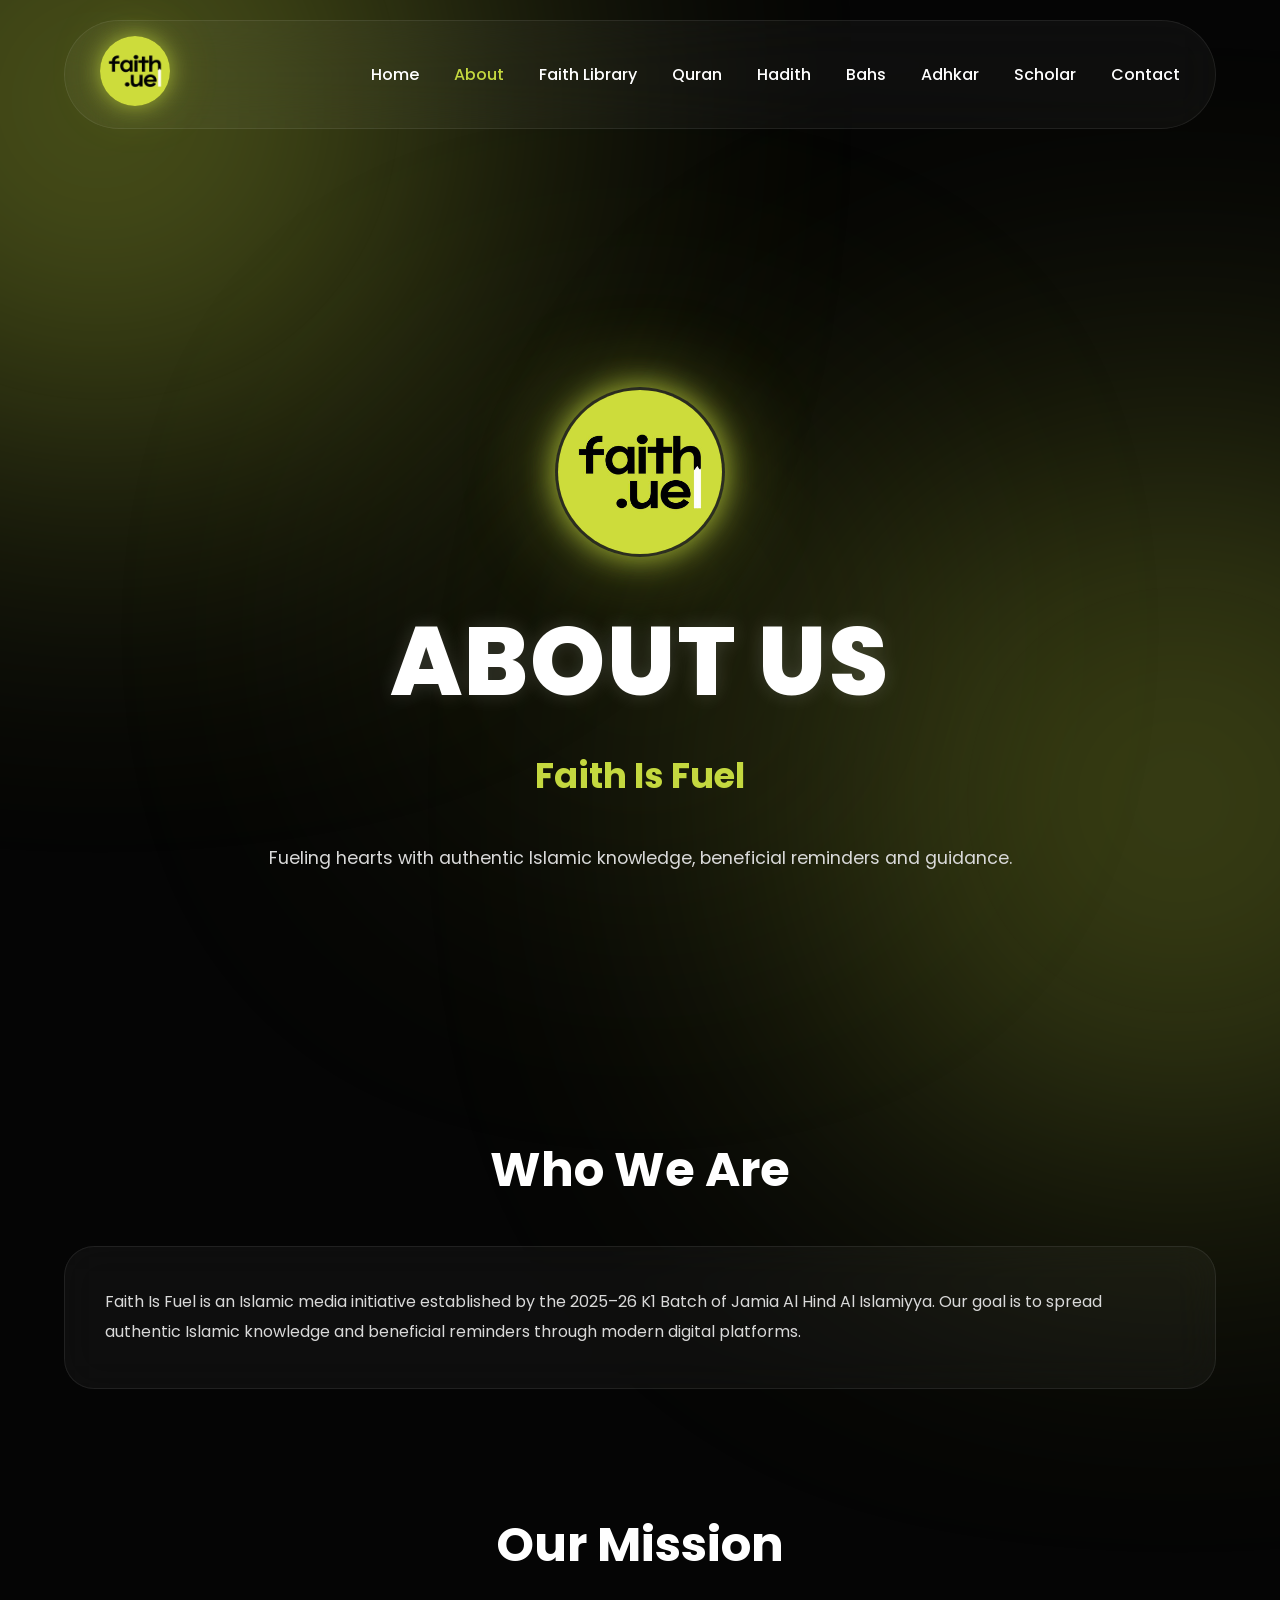
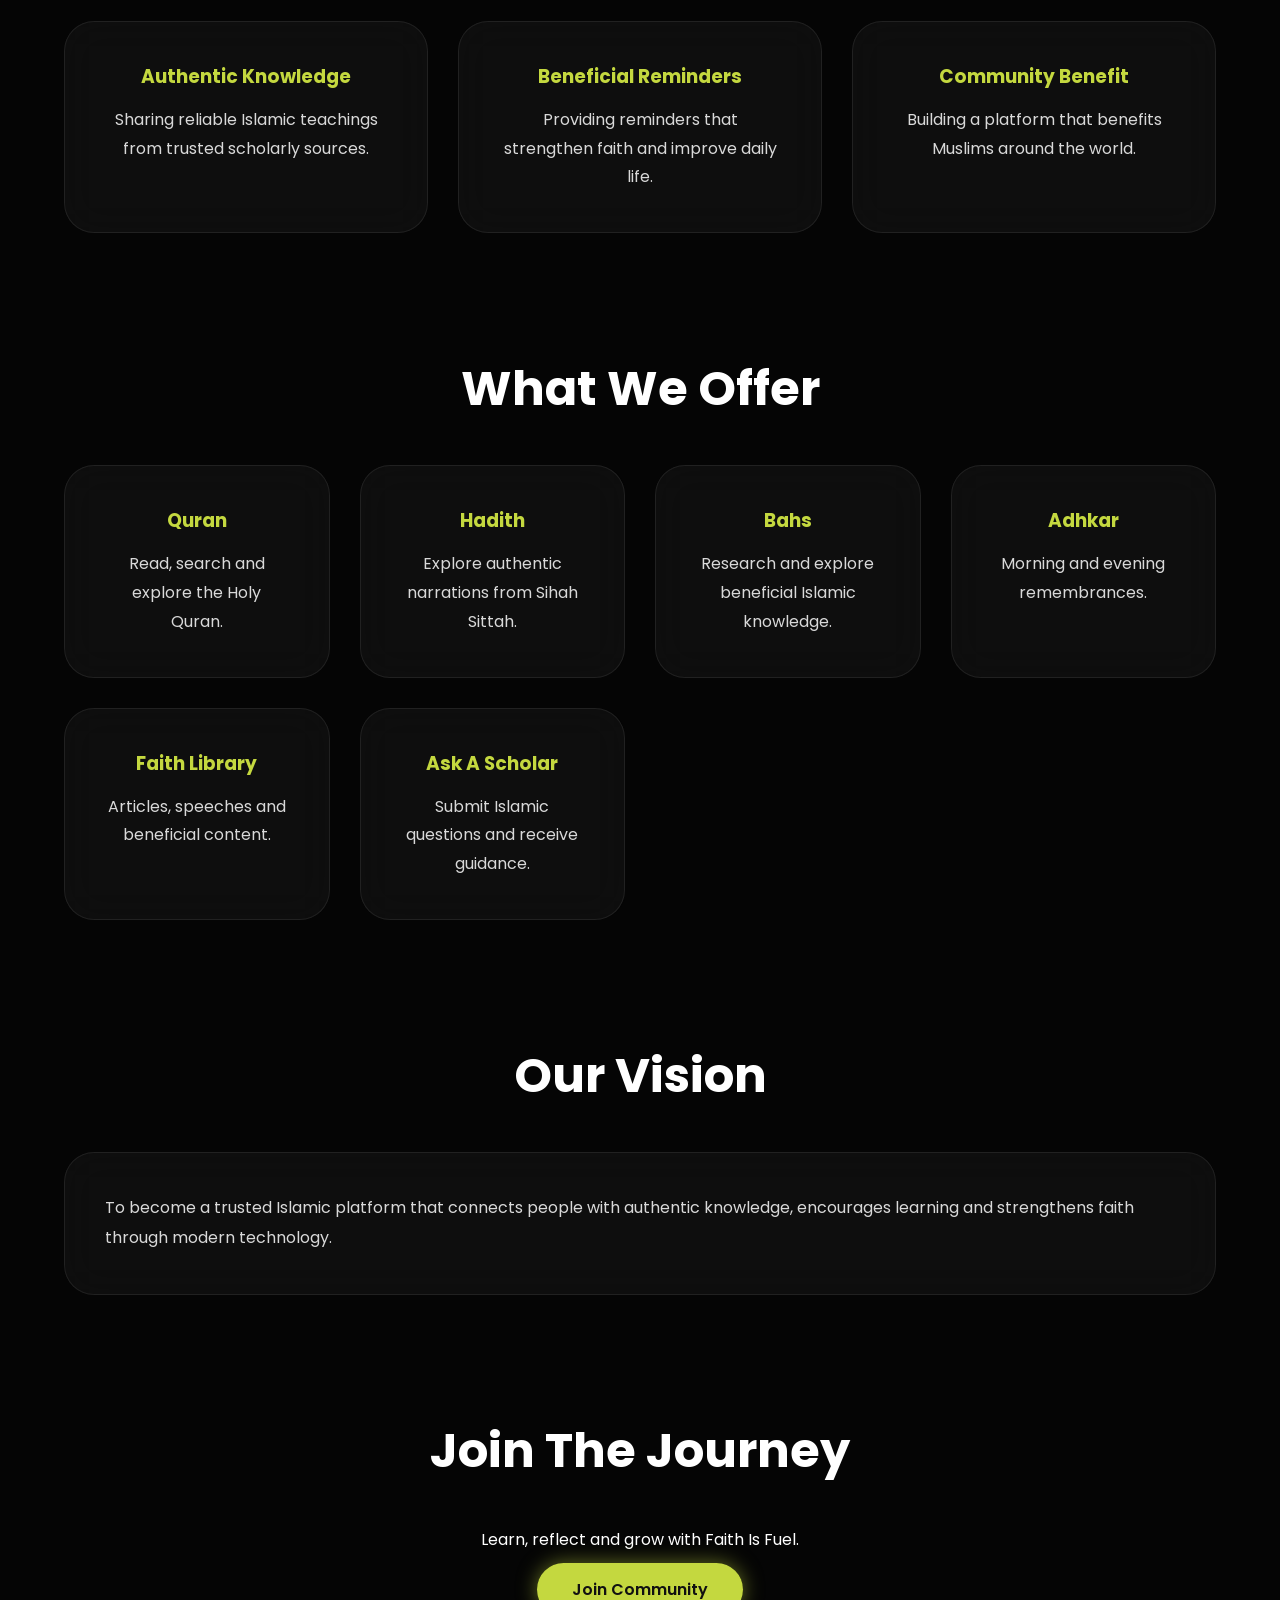
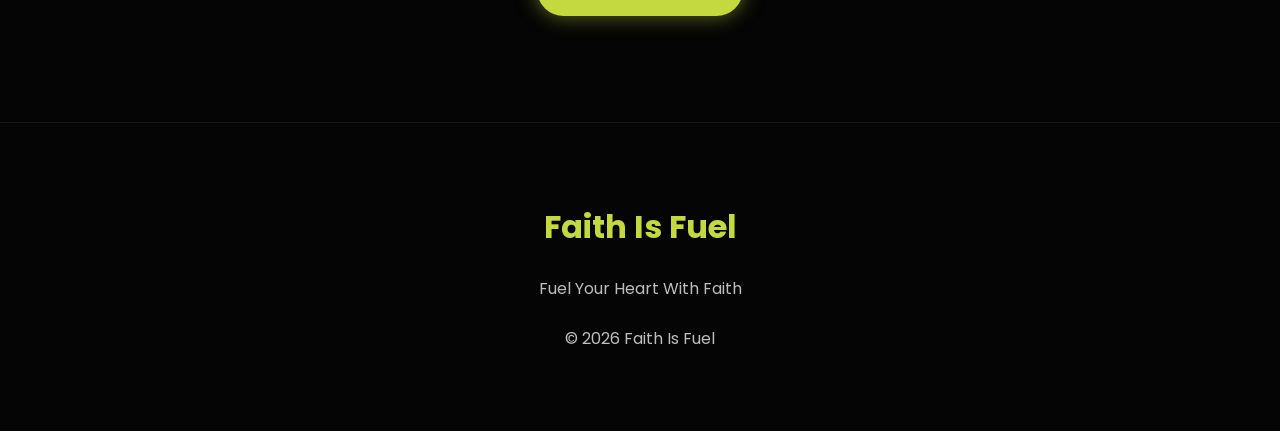
==== about.html @ d6e23795 "Update about.html" ====
<!DOCTYPE html>
<html lang="en">
<head>
<meta charset="UTF-8">
<meta name="viewport" content="width=device-width, initial-scale=1.0">

<title>About | Faith Is Fuel</title>

<link rel="stylesheet" href="css/style.css">

<link href="https://fonts.googleapis.com/css2?family=Poppins:wght@300;400;500;600;700;800&display=swap" rel="stylesheet">

<link rel="stylesheet"
href="https://cdnjs.cloudflare.com/ajax/libs/font-awesome/6.5.1/css/all.min.css">

</head>
<body>

<!-- NAVBAR -->

<nav class="navbar">

<div class="logo-box">
<img src="assets/logo.png" alt="Faith Is Fuel">
</div>

<ul class="nav-links">
<li><a href="index.html">Home</a></li>
<li><a href="about.html" class="active">About</a></li>
<li><a href="library.html">Faith Library</a></li>
<li><a href="quran.html">Quran</a></li>
<li><a href="hadith.html">Hadith</a></li>
<li><a href="bahs.html">Bahs</a></li>
<li><a href="adhkar.html">Adhkar</a></li>
<li><a href="scholar.html">Scholar</a></li>
<li><a href="contact.html">Contact</a></li>
</ul>

</nav>

<!-- HERO -->

<section class="hero">

<div class="hero-content">

  <img src="assets/logo.png" class="hero-logo">
  
<h1>ABOUT US</h1>

<h2>Faith Is Fuel</h2>

<p>
Fueling hearts with authentic Islamic knowledge,
beneficial reminders and guidance.
</p>

</div>

</section>

<!-- WHO WE ARE -->

<section>

<h2>Who We Are</h2>

<div class="glass-card">

<p>
Faith Is Fuel is an Islamic media initiative
established by the 2025–26 K1 Batch of
Jamia Al Hind Al Islamiyya.

Our goal is to spread authentic Islamic
knowledge and beneficial reminders through
modern digital platforms.
</p>

</div>

</section>

<!-- OUR MISSION -->

<section>

<h2>Our Mission</h2>

<div class="cards">

<div class="card">
<h3>Authentic Knowledge</h3>
<p>
Sharing reliable Islamic teachings from
trusted scholarly sources.
</p>
</div>

<div class="card">
<h3>Beneficial Reminders</h3>
<p>
Providing reminders that strengthen faith
and improve daily life.
</p>
</div>

<div class="card">
<h3>Community Benefit</h3>
<p>
Building a platform that benefits Muslims
around the world.
</p>
</div>

</div>

</section>

<!-- WHAT WE OFFER -->

<section>

<h2>What We Offer</h2>

<div class="cards">

<div class="card">
<h3>Quran</h3>
<p>Read, search and explore the Holy Quran.</p>
</div>

<div class="card">
<h3>Hadith</h3>
<p>Explore authentic narrations from Sihah Sittah.</p>
</div>

<div class="card">
<h3>Bahs</h3>
<p>Research and explore beneficial Islamic knowledge.</p>
</div>

<div class="card">
<h3>Adhkar</h3>
<p>Morning and evening remembrances.</p>
</div>

<div class="card">
<h3>Faith Library</h3>
<p>Articles, speeches and beneficial content.</p>
</div>

<div class="card">
<h3>Ask A Scholar</h3>
<p>Submit Islamic questions and receive guidance.</p>
</div>

</div>

</section>

<!-- VISION -->

<section>

<h2>Our Vision</h2>

<div class="glass-card">

<p>
To become a trusted Islamic platform that
connects people with authentic knowledge,
encourages learning and strengthens faith
through modern technology.
</p>

</div>

</section>

<!-- COMMUNITY -->

<section class="community">

<h2>Join The Journey</h2>

<p>
Learn, reflect and grow with Faith Is Fuel.
</p>

<br>

<a href="#" class="btn primary-btn">
Join Community
</a>

</section>

<!-- FOOTER -->

<footer>

<h3>Faith Is Fuel</h3>

<br>

<p>Fuel Your Heart With Faith</p>

<br>

<p>© 2026 Faith Is Fuel</p>

</footer>
  
<script src="js/main.js"></script>

</body>
</html>
---- css/style.css ----
*{
    margin:0;
    padding:0;
    box-sizing:border-box;
    font-family:'Poppins',sans-serif;
}

html{
    scroll-behavior:smooth;
}

body{
    background:#050505;
    color:#fff;
    overflow-x:hidden;
    min-height:100vh;
    position:relative;
}

/* ==========================
   PREMIUM BACKGROUND
========================== */

body::before{
    content:"";
    position:fixed;

    width:700px;
    height:700px;

    top:-250px;
    left:-250px;

    background:#c4d83f;

    border-radius:50%;
    filter:blur(180px);

    opacity:.45;

    z-index:-3;

    animation:moveGlow1 12s ease-in-out infinite;
}

body::after{
    content:"";
    position:fixed;

    width:700px;
    height:700px;

    bottom:-250px;
    right:-250px;

    background:#c4d83f;

    border-radius:50%;
    filter:blur(180px);

    opacity:.35;

    z-index:-3;

    animation:moveGlow2 14s ease-in-out infinite;
}

@keyframes moveGlow1{

    0%,100%{
        transform:translate(0,0);
    }

    50%{
        transform:translate(60px,40px);
    }
}

@keyframes moveGlow2{

    0%,100%{
        transform:translate(0,0);
    }

    50%{
        transform:translate(-60px,-40px);
    }
}

/* ==========================
   NAVBAR
========================== */

.navbar{

    width:90%;

    margin:20px auto;

    padding:15px 35px;

    display:flex;
    justify-content:space-between;
    align-items:center;

    background:rgba(255,255,255,.04);

    backdrop-filter:blur(25px);

    border:1px solid rgba(255,255,255,.08);

    border-radius:999px;

    position:relative;
    z-index:100;
}

.logo-box img{

    width:70px;
    height:70px;

    border-radius:50%;
    object-fit:cover;

    box-shadow:
    0 0 20px rgba(196,216,63,.6),
    0 0 50px rgba(196,216,63,.3);

    transition:.4s;
}

.logo-box img:hover{

    transform:scale(1.08);

    box-shadow:
    0 0 35px rgba(196,216,63,.8);
}

.nav-links{

    display:flex;
    list-style:none;
    gap:35px;
}

.nav-links a{

    text-decoration:none;
    color:white;

    font-weight:500;

    transition:.3s;
}

.nav-links a:hover{

    color:#c4d83f;
}

/* ==========================
   HERO
========================== */

.hero{

    min-height:85vh;

    display:flex;
    justify-content:center;
    align-items:center;

    text-align:center;

    position:relative;
}

.hero::before{

    content:"";

    position:absolute;

    width:450px;
    height:450px;

    background:#c4d83f;

    border-radius:50%;

    filter:blur(160px);

    opacity:.12;

    z-index:-1;

    animation:pulseGlow 8s infinite;
}

@keyframes pulseGlow{

    0%,100%{
        transform:scale(1);
    }

    50%{
        transform:scale(1.15);
    }
}

.hero-content{

    max-width:850px;
}

.hero-logo{

    width:170px;
    height:170px;

    border-radius:50%;
    object-fit:cover;

    border:3px solid rgba(255,255,255,.1);

    box-shadow:
    0 0 30px rgba(196,216,63,.8),
    0 0 90px rgba(196,216,63,.4);

    animation:logoFloat 4s ease-in-out infinite;

    margin-bottom:25px;
}

@keyframes logoFloat{

    0%,100%{
        transform:translateY(0);
    }

    50%{
        transform:translateY(-12px);
    }
}

.hero h1{

    font-size:6rem;

    font-weight:800;

    letter-spacing:2px;

    text-shadow:
    0 0 20px rgba(255,255,255,.15);
}

.hero h2{

    margin-top:15px;

    color:#c4d83f;

    font-size:2.2rem;

    font-weight:700;
}

.hero p{

    margin-top:25px;

    font-size:1.1rem;

    line-height:1.9;

    color:#d9d9d9;
}

/* ==========================
   BUTTONS
========================== */

.hero-buttons{

    margin-top:40px;

    display:flex;
    justify-content:center;
    gap:20px;
}

.btn{

    padding:15px 35px;

    border-radius:999px;

    text-decoration:none;

    font-weight:600;

    transition:.35s;
}

.primary-btn{

    background:#c4d83f;

    color:#111;

    box-shadow:
    0 0 20px rgba(196,216,63,.5);
}

.primary-btn:hover{

    transform:translateY(-5px);

    box-shadow:
    0 0 40px rgba(196,216,63,.9);
}

.secondary-btn{

    border:1px solid rgba(255,255,255,.5);

    color:white;

    backdrop-filter:blur(10px);
}

.secondary-btn:hover{

    transform:translateY(-5px);

    border-color:#c4d83f;

    color:#c4d83f;
}

/* ==========================
   MOBILE
========================== */

@media(max-width:900px){

    .navbar{

        flex-direction:column;

        gap:20px;

        border-radius:35px;
    }

    .nav-links{

        flex-wrap:wrap;
        justify-content:center;
    }

    .hero h1{

        font-size:3rem;
    }

    .hero h2{

        font-size:1.5rem;
    }

    .hero-logo{

        width:130px;
        height:130px;
    }

    .hero-buttons{

        flex-direction:column;
        align-items:center;
    }
}
/* ==========================
   HOME PAGE SECTIONS
========================== */

section{
    width:90%;
    max-width:1300px;
    margin:120px auto;
}

section h2{
    text-align:center;
    font-size:3rem;
    margin-bottom:40px;
}

.glass-card,
.card,
.scholar-box{

    background:rgba(255,255,255,.04);

    backdrop-filter:blur(20px);

    border:1px solid rgba(255,255,255,.08);

    border-radius:30px;

    padding:40px;

    transition:.4s;
}

.glass-card:hover,
.card:hover,
.scholar-box:hover{

    transform:translateY(-10px);

    border-color:#c4d83f;

    box-shadow:
    0 0 30px rgba(196,216,63,.15),
    0 0 60px rgba(196,216,63,.08);
}

.cards{

    display:grid;

    grid-template-columns:
    repeat(auto-fit,minmax(250px,1fr));

    gap:30px;
}

.card{
    text-align:center;
}

.card h3{
    color:#c4d83f;
    margin-bottom:15px;
}

.card p{
    color:#d9d9d9;
    line-height:1.8;
}

.glass-card p{
    line-height:1.9;
    color:#d9d9d9;
}

.community,
footer{
    text-align:center;
}

footer{

    margin-top:100px;

    padding:80px 20px;

    border-top:
    1px solid rgba(255,255,255,.08);
}

footer h3{
    color:#c4d83f;
    font-size:2rem;
}

footer p{
    color:#bdbdbd;
}

/* ==========================
   SECTION ANIMATION
========================== */

.about-preview,
.library-preview,
.quran-preview,
.adhkar-preview,
.hadith-preview,
.bahs-preview,
.scholar-section,
.community{
    animation:fadeUp 1s ease;
}

@keyframes fadeUp{

    from{
        opacity:0;
        transform:translateY(40px);
    }

    to{
        opacity:1;
        transform:translateY(0);
    }
}

/* ==========================
   MOBILE SECTION FIXES
========================== */

@media(max-width:900px){

    section h2{
        font-size:2rem;
    }

    .glass-card,
    .card,
    .scholar-box{
        padding:25px;
    }

    footer h3{
        font-size:1.5rem;
    }
}
/* ==========================
   CENTER ALIGN FIX
========================== */

.about-preview .glass-card{
    text-align:center;
}

.quran-preview .glass-card{
    text-align:center;
}

.scholar-box{
    text-align:center;
}

.scholar-box .btn{
    display:inline-block;
    margin-top:20px;
}
/* ==========================
   ICON STYLING
========================== */

.card-icon,
.quran-icon,
.scholar-icon,
.community-icon{

    font-size:60px;

    color:#c4d83f;

    margin-bottom:25px;

    display:block;

    text-align:center;

    text-shadow:
    0 0 20px rgba(196,216,63,.8),
    0 0 40px rgba(196,216,63,.4);

    transition:.4s;
}

.card:hover .card-icon,
.scholar-box:hover .scholar-icon,
.community:hover .community-icon,
.quran-card:hover .quran-icon{

    transform:scale(1.15) rotate(5deg);

    text-shadow:
    0 0 30px rgba(196,216,63,1),
    0 0 60px rgba(196,216,63,.7);
}

/* ==========================
   QURAN CARD
========================== */

.quran-card{

    display:flex;

    align-items:center;

    justify-content:center;

    gap:35px;

    text-align:center;
}

/* ==========================
   CENTER ALIGN FIX
========================== */

.about-preview,
.quran-preview,
.scholar-section,
.community{

    text-align:center;
}

.about-preview .glass-card,
.quran-preview .glass-card,
.scholar-box{

    max-width:900px;

    margin:auto;
}

/* ==========================
   MOBILE
========================== */

@media(max-width:900px){

    .quran-card{

        flex-direction:column;

        text-align:center;
    }

    .card-icon,
    .quran-icon,
    .scholar-icon,
    .community-icon{

        font-size:45px;
    }
}
.hadith-preview .glass-card,
.bahs-preview .glass-card{

    max-width:900px;
    margin:auto;

    text-align:center;

    background:rgba(255,255,255,.04);

    backdrop-filter:blur(20px);

    border:1px solid rgba(255,255,255,.08);

    transition:.4s;
}

.hadith-preview .glass-card:hover,
.bahs-preview .glass-card:hover{

    transform:translateY(-10px);

    border-color:#c4d83f;

    box-shadow:
    0 0 30px rgba(196,216,63,.15),
    0 0 60px rgba(196,216,63,.08);
}

.nav-links a.active{
    color:#c4d83f;
}
/* PAGE TRANSITION */
.page-loader{
...
}
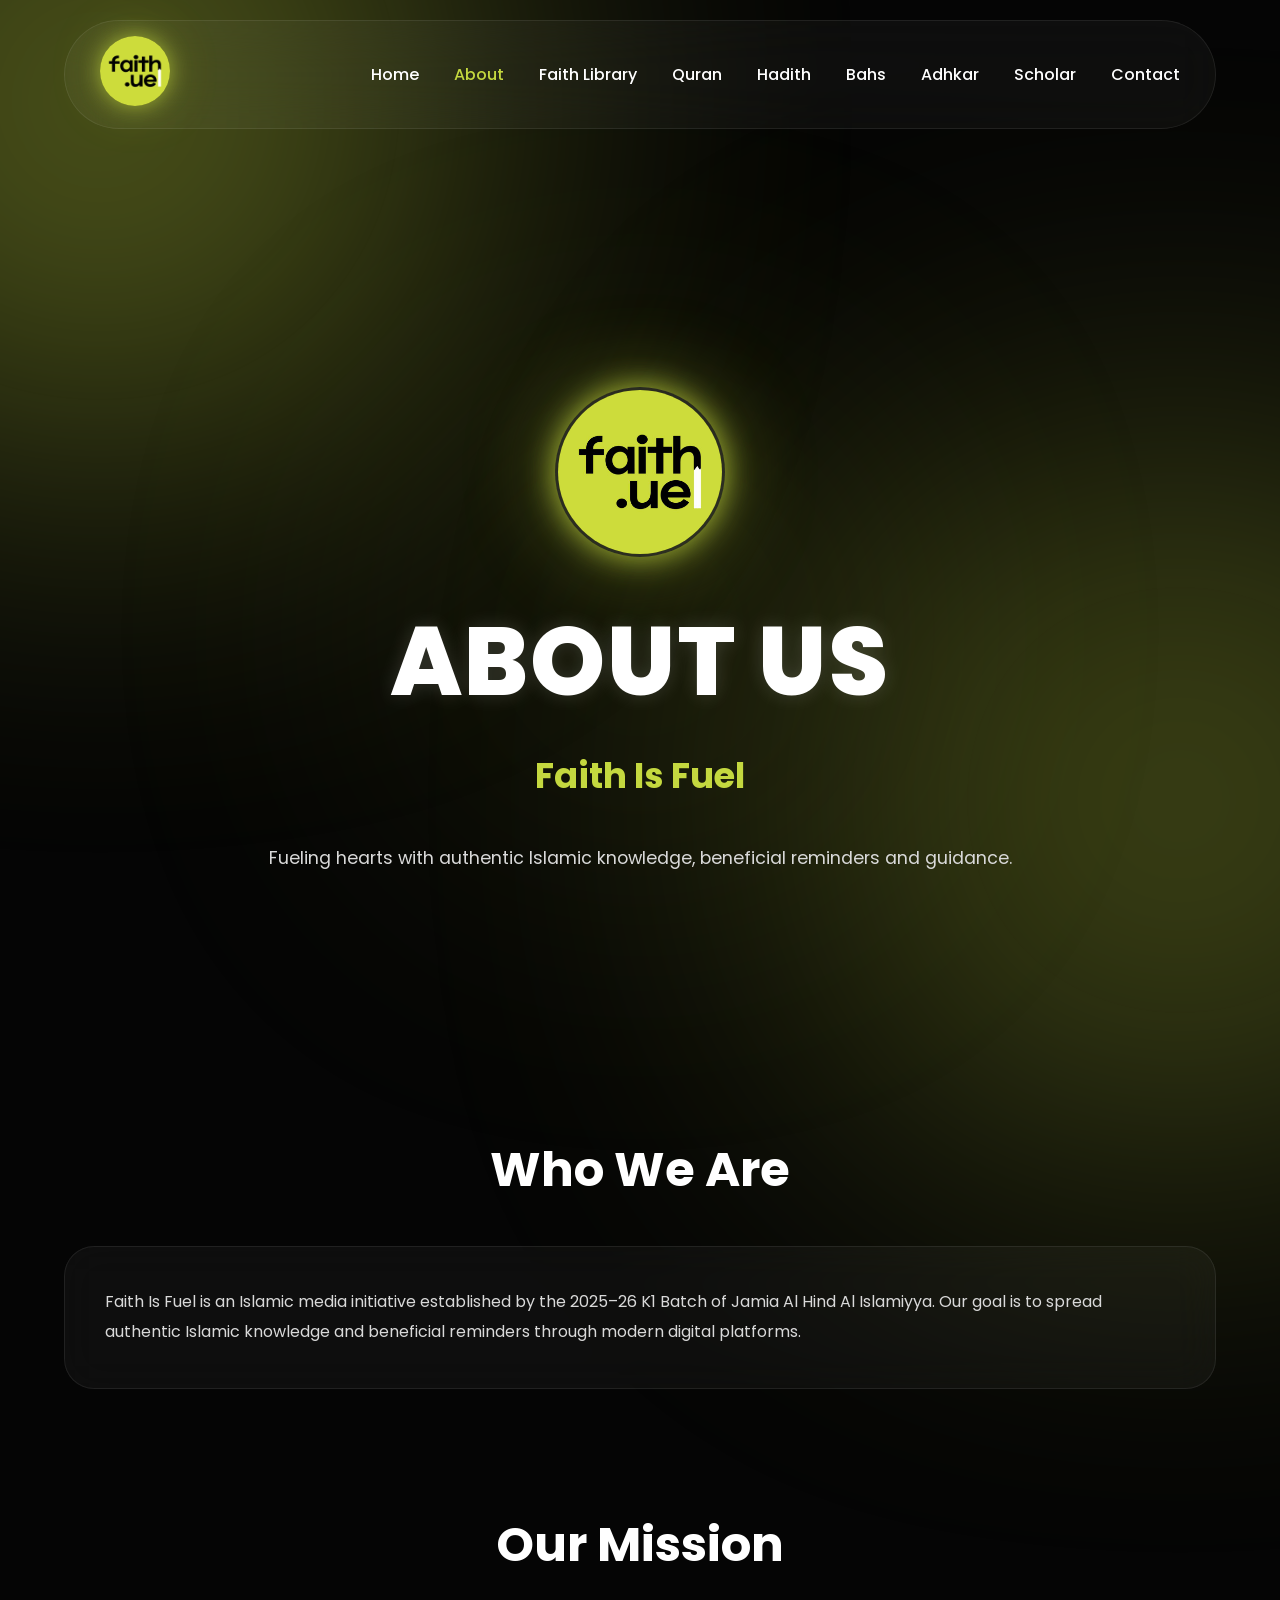
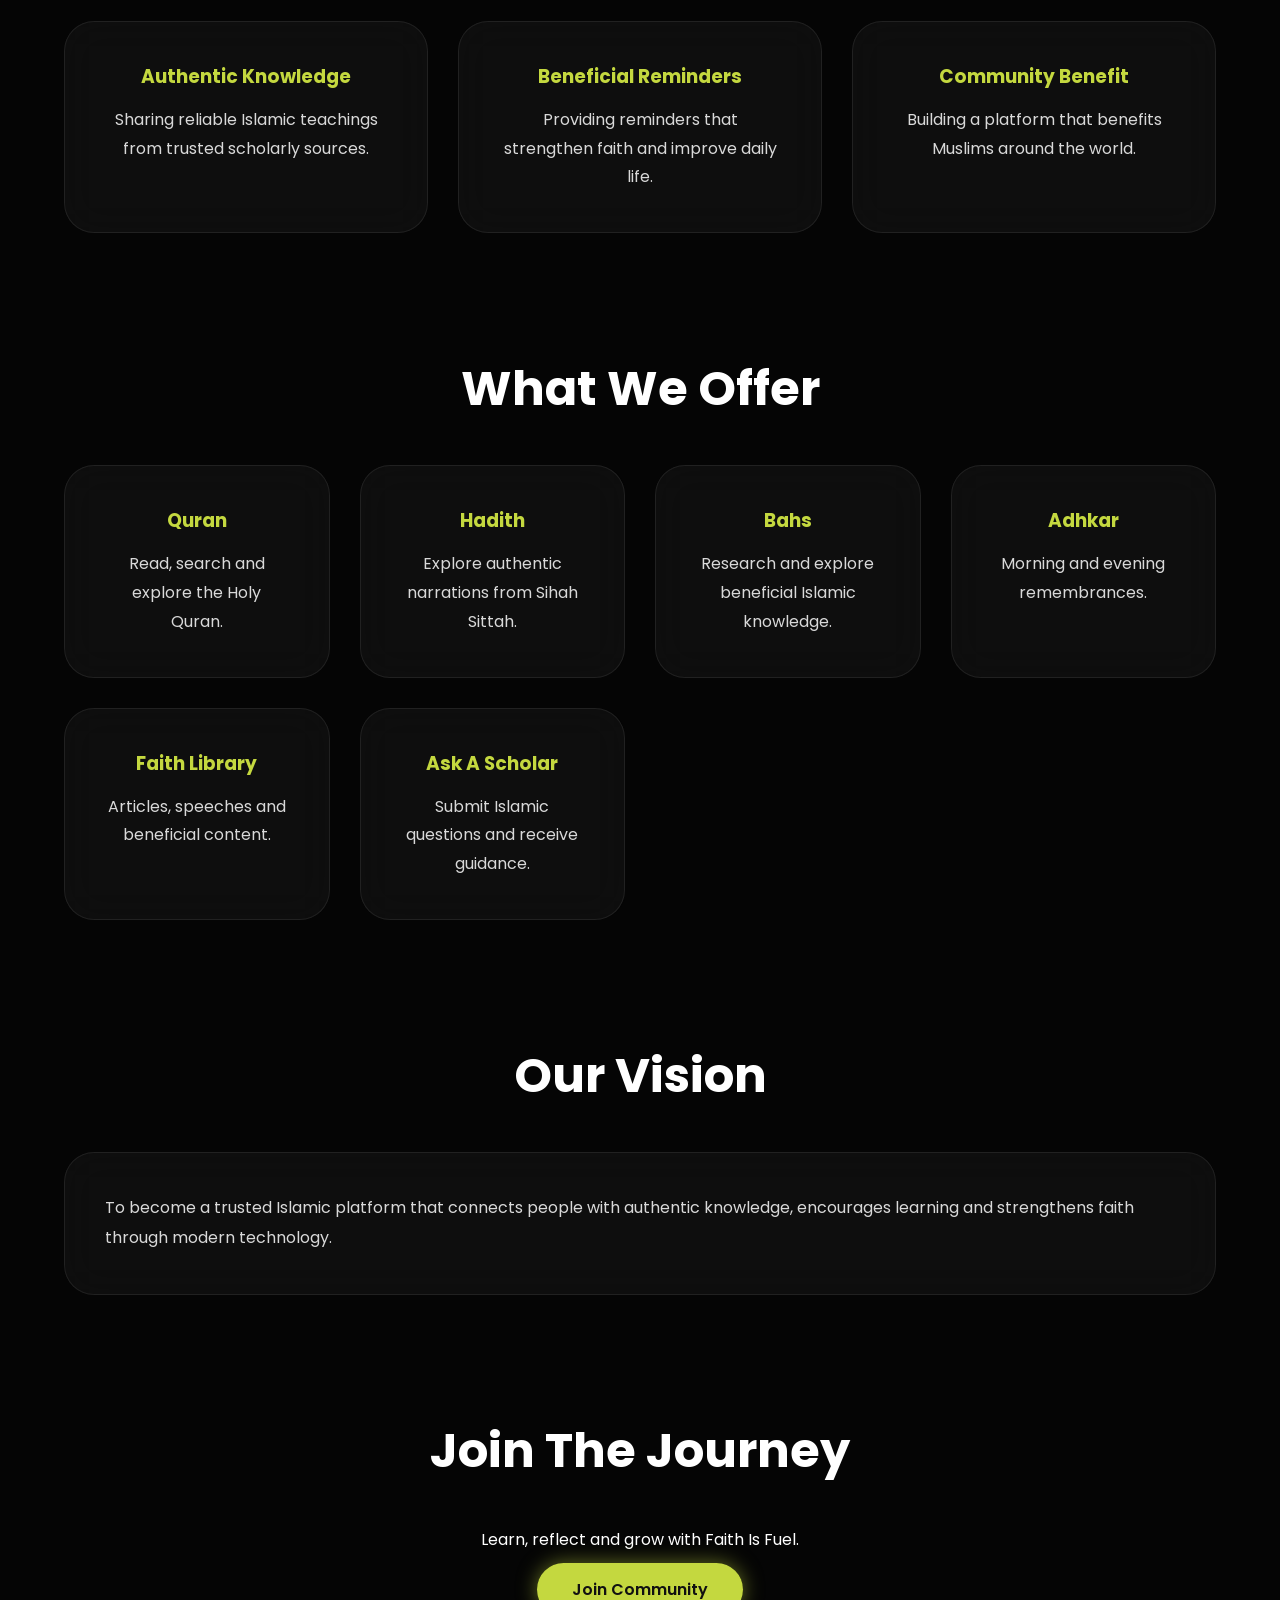
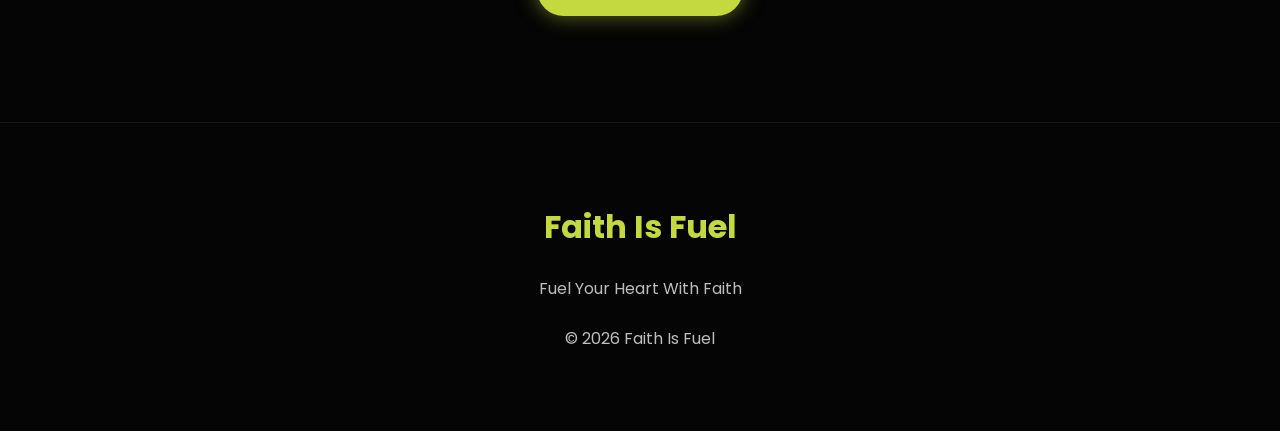
==== commit 0c720a68: "Update about.html" ====
--- a/about.html
+++ b/about.html
@@ -15,7 +15,9 @@
 
 </head>
 <body>
-
+<div class="page-loader">
+    <img src="assets/logo.png" alt="Logo">
+</div>
 <!-- NAVBAR -->
 
 <nav class="navbar">
--- a/css/style.css
+++ b/css/style.css
@@ -680,7 +680,56 @@
 .nav-links a.active{
     color:#c4d83f;
 }
-/* PAGE TRANSITION */
+/* ==========================
+   PAGE TRANSITION
+========================== */
+
 .page-loader{
-...
-}
+
+    position:fixed;
+    inset:0;
+
+    background:#050505;
+
+    display:flex;
+    justify-content:center;
+    align-items:center;
+
+    z-index:9999;
+
+    opacity:0;
+    pointer-events:none;
+
+    transition:.5s;
+}
+
+.page-loader img{
+
+    width:140px;
+    height:140px;
+
+    border-radius:50%;
+
+    box-shadow:
+    0 0 30px rgba(196,216,63,.8),
+    0 0 80px rgba(196,216,63,.4);
+
+    animation:loaderPulse 1s infinite;
+}
+
+.page-loader.show{
+
+    opacity:1;
+    pointer-events:auto;
+}
+
+@keyframes loaderPulse{
+
+    0%,100%{
+        transform:scale(1);
+    }
+
+    50%{
+        transform:scale(1.1);
+    }
+}
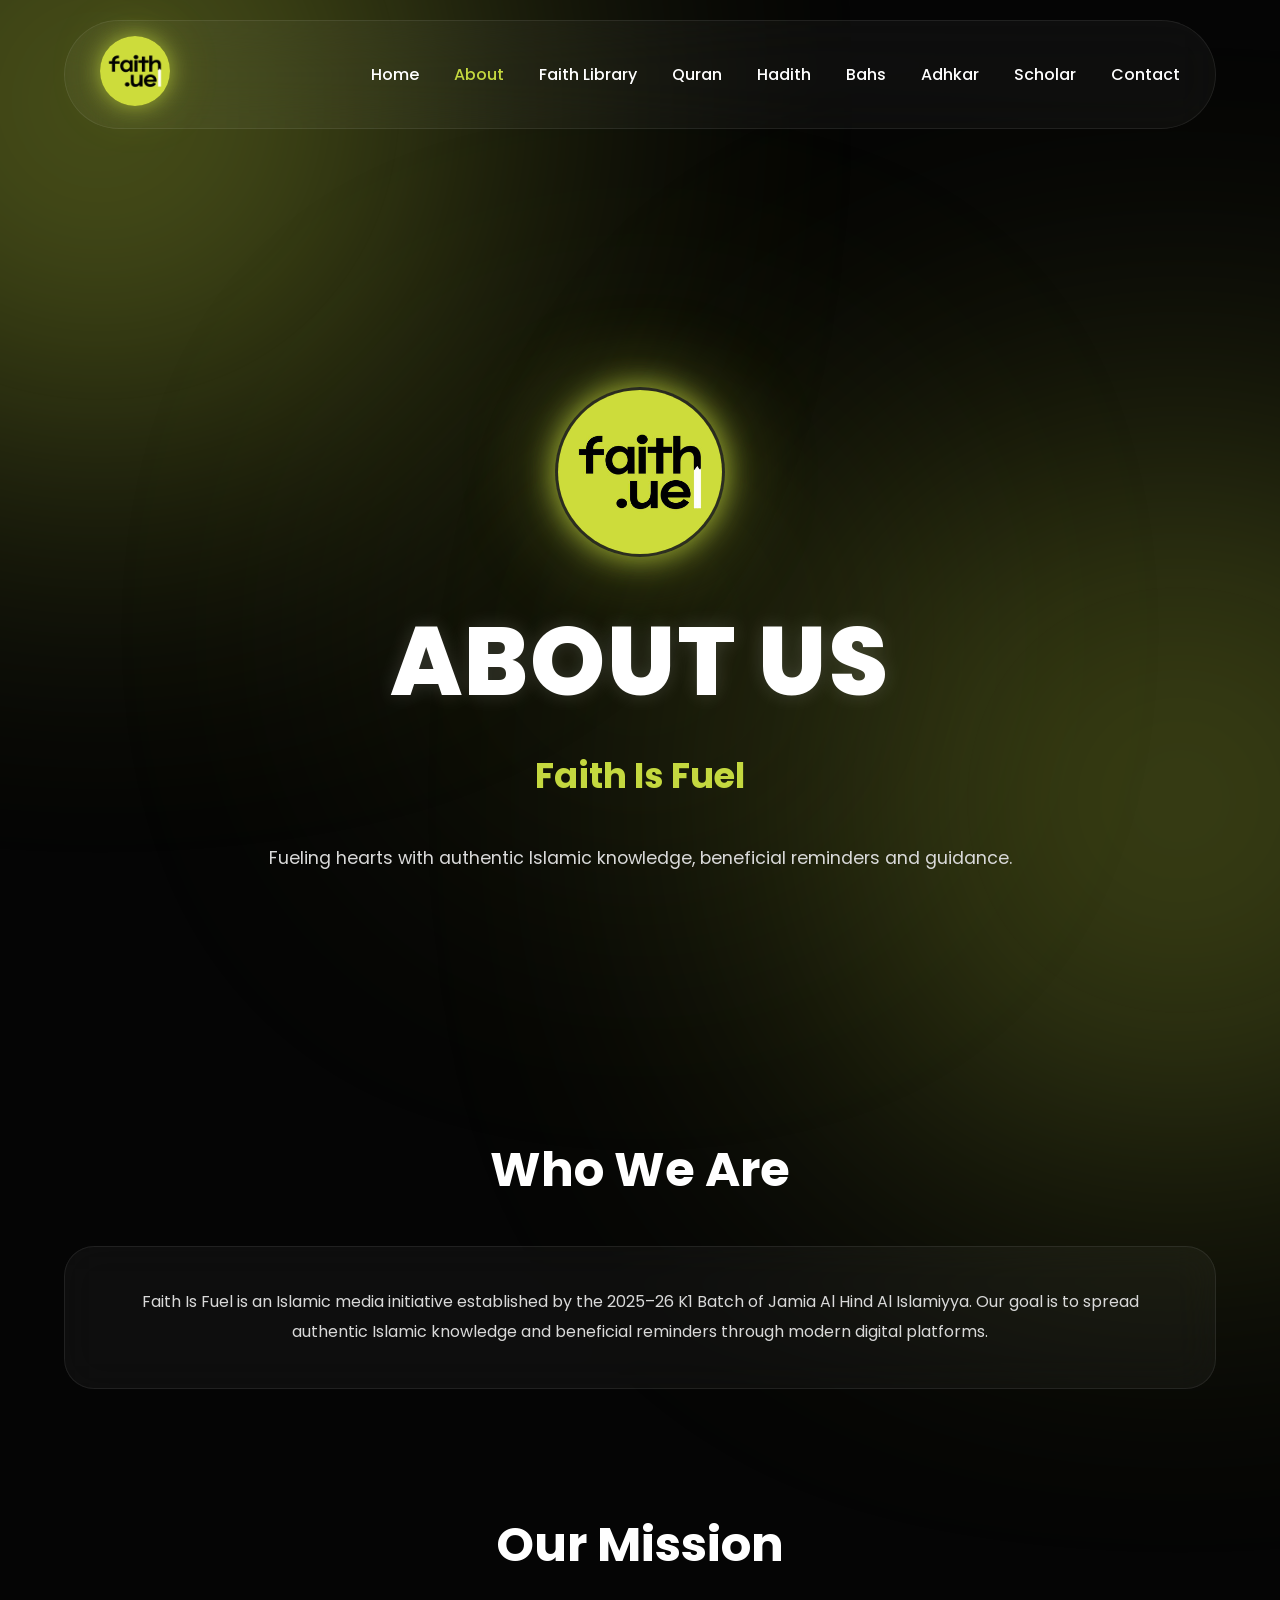
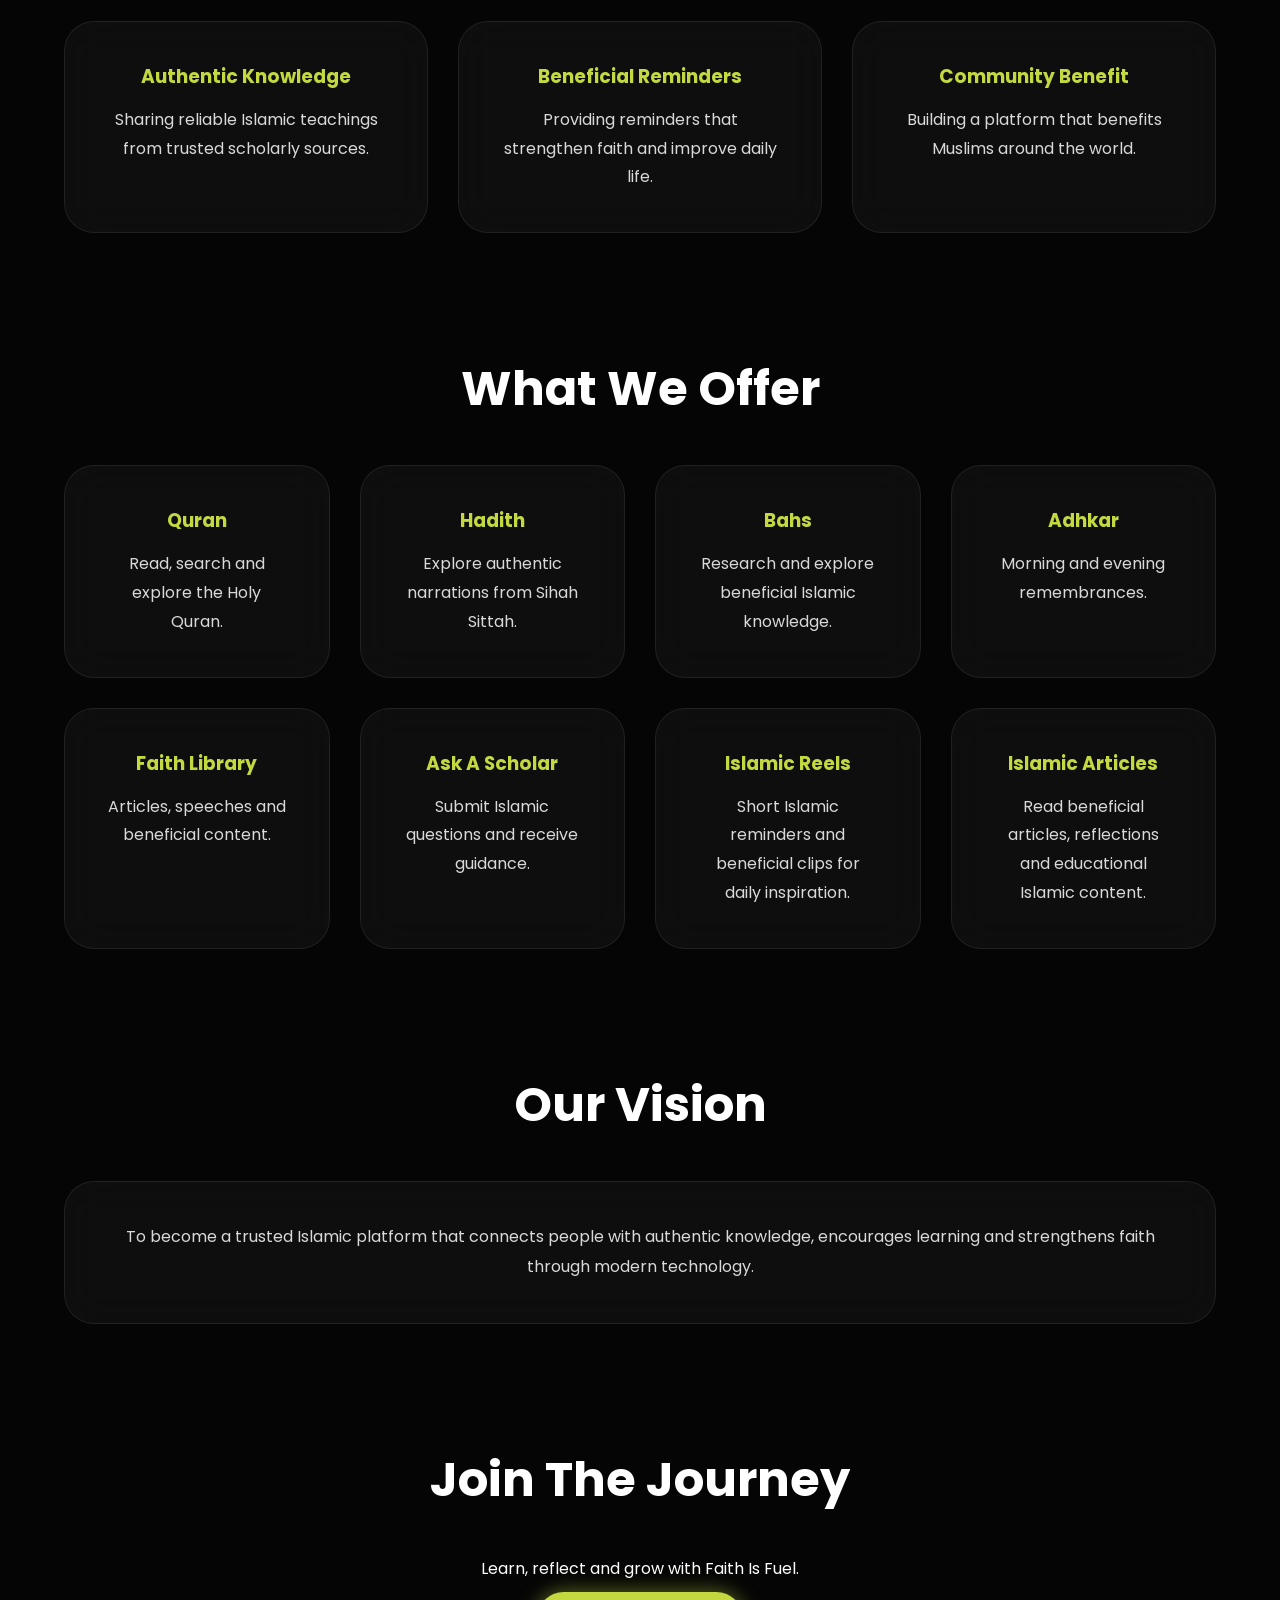
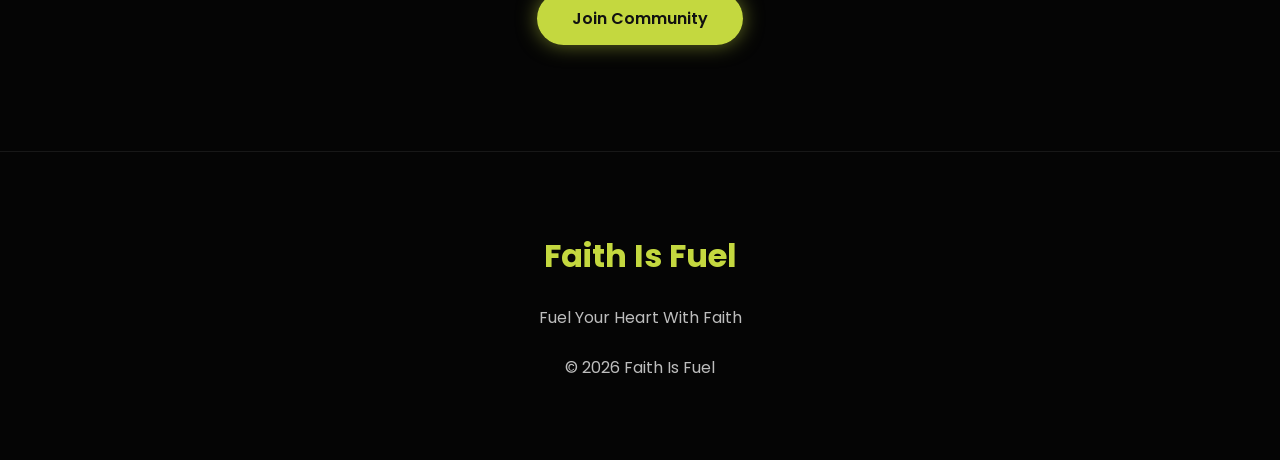
==== commit 130f7f83: "Update about.html" ====
--- a/about.html
+++ b/about.html
@@ -157,6 +157,22 @@
 <p>Submit Islamic questions and receive guidance.</p>
 </div>
 
+    <div class="card">
+    <h3>Islamic Reels</h3>
+    <p>
+        Short Islamic reminders and beneficial clips
+        for daily inspiration.
+    </p>
+</div>
+
+<div class="card">
+    <h3>Islamic Articles</h3>
+    <p>
+        Read beneficial articles, reflections and
+        educational Islamic content.
+    </p>
+</div>
+
 </div>
 
 </section>
--- a/css/style.css
+++ b/css/style.css
@@ -457,6 +457,7 @@
 .glass-card p{
     line-height:1.9;
     color:#d9d9d9;
+    text-align:center;
 }
 
 .community,
@@ -680,56 +681,61 @@
 .nav-links a.active{
     color:#c4d83f;
 }
-/* ==========================
-   PAGE TRANSITION
-========================== */
+/* PAGE LOADER */
 
 .page-loader{
-
     position:fixed;
     inset:0;
 
     background:#050505;
 
-    display:flex;
+    display:none;
     justify-content:center;
     align-items:center;
 
-    z-index:9999;
-
-    opacity:0;
-    pointer-events:none;
-
-    transition:.5s;
+    z-index:99999;
+}
+
+.page-loader.show{
+    display:flex;
 }
 
 .page-loader img{
 
-    width:140px;
-    height:140px;
+    width:400px;
+    height:400px;
 
     border-radius:50%;
+    object-fit:cover;
+
+    border:3px solid rgba(255,255,255,.1);
 
     box-shadow:
-    0 0 30px rgba(196,216,63,.8),
-    0 0 80px rgba(196,216,63,.4);
-
-    animation:loaderPulse 1s infinite;
-}
-
-.page-loader.show{
-
-    opacity:1;
-    pointer-events:auto;
-}
-
-@keyframes loaderPulse{
-
-    0%,100%{
+    0 0 40px rgba(196,216,63,.9),
+    0 0 120px rgba(196,216,63,.5);
+
+    animation:pageLogo 2s ease-in-out infinite;
+}
+
+@keyframes pageLogo{
+
+    0%{
+        transform:scale(.7);
+        opacity:0;
+    }
+
+    30%{
+        transform:scale(1.15);
+        opacity:1;
+    }
+
+    60%{
         transform:scale(1);
-    }
-
-    50%{
+        opacity:1;
+    }
+
+    100%{
         transform:scale(1.1);
-    }
-}
+        opacity:.9;
+    }
+}
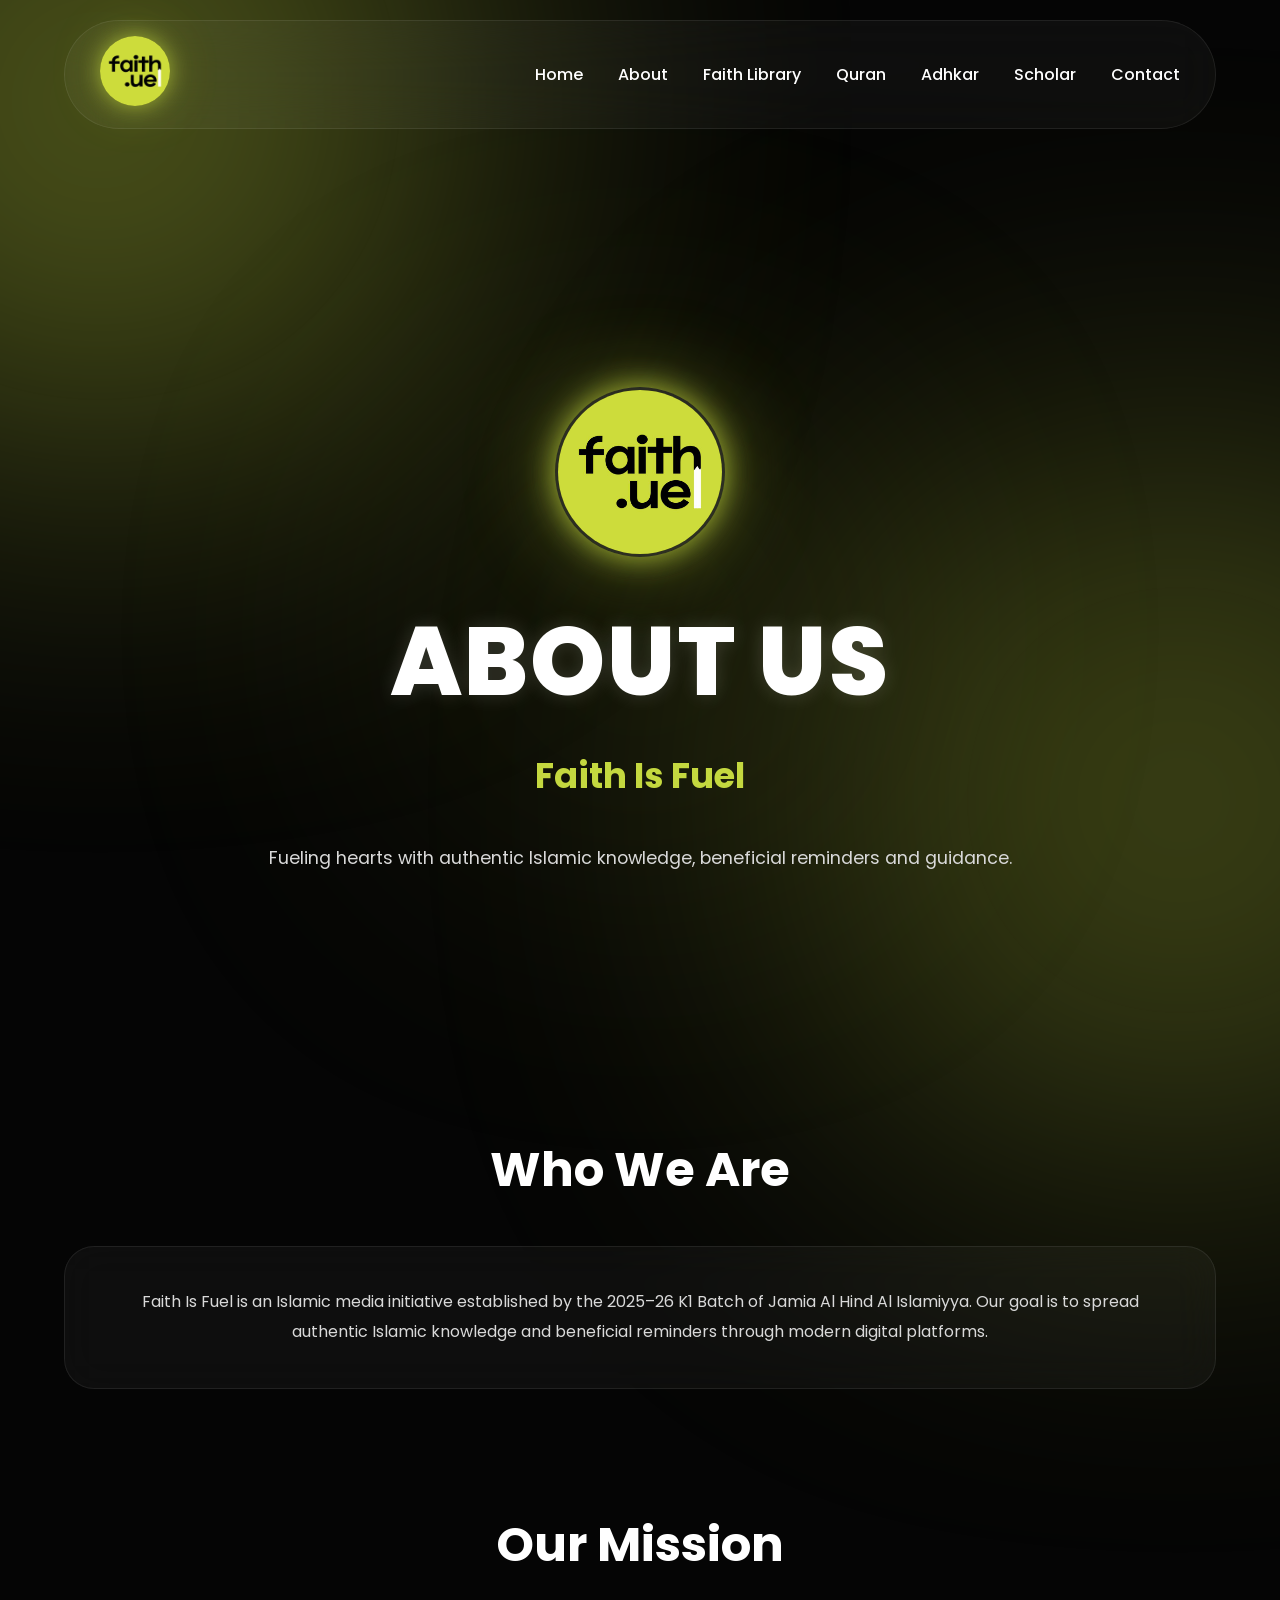
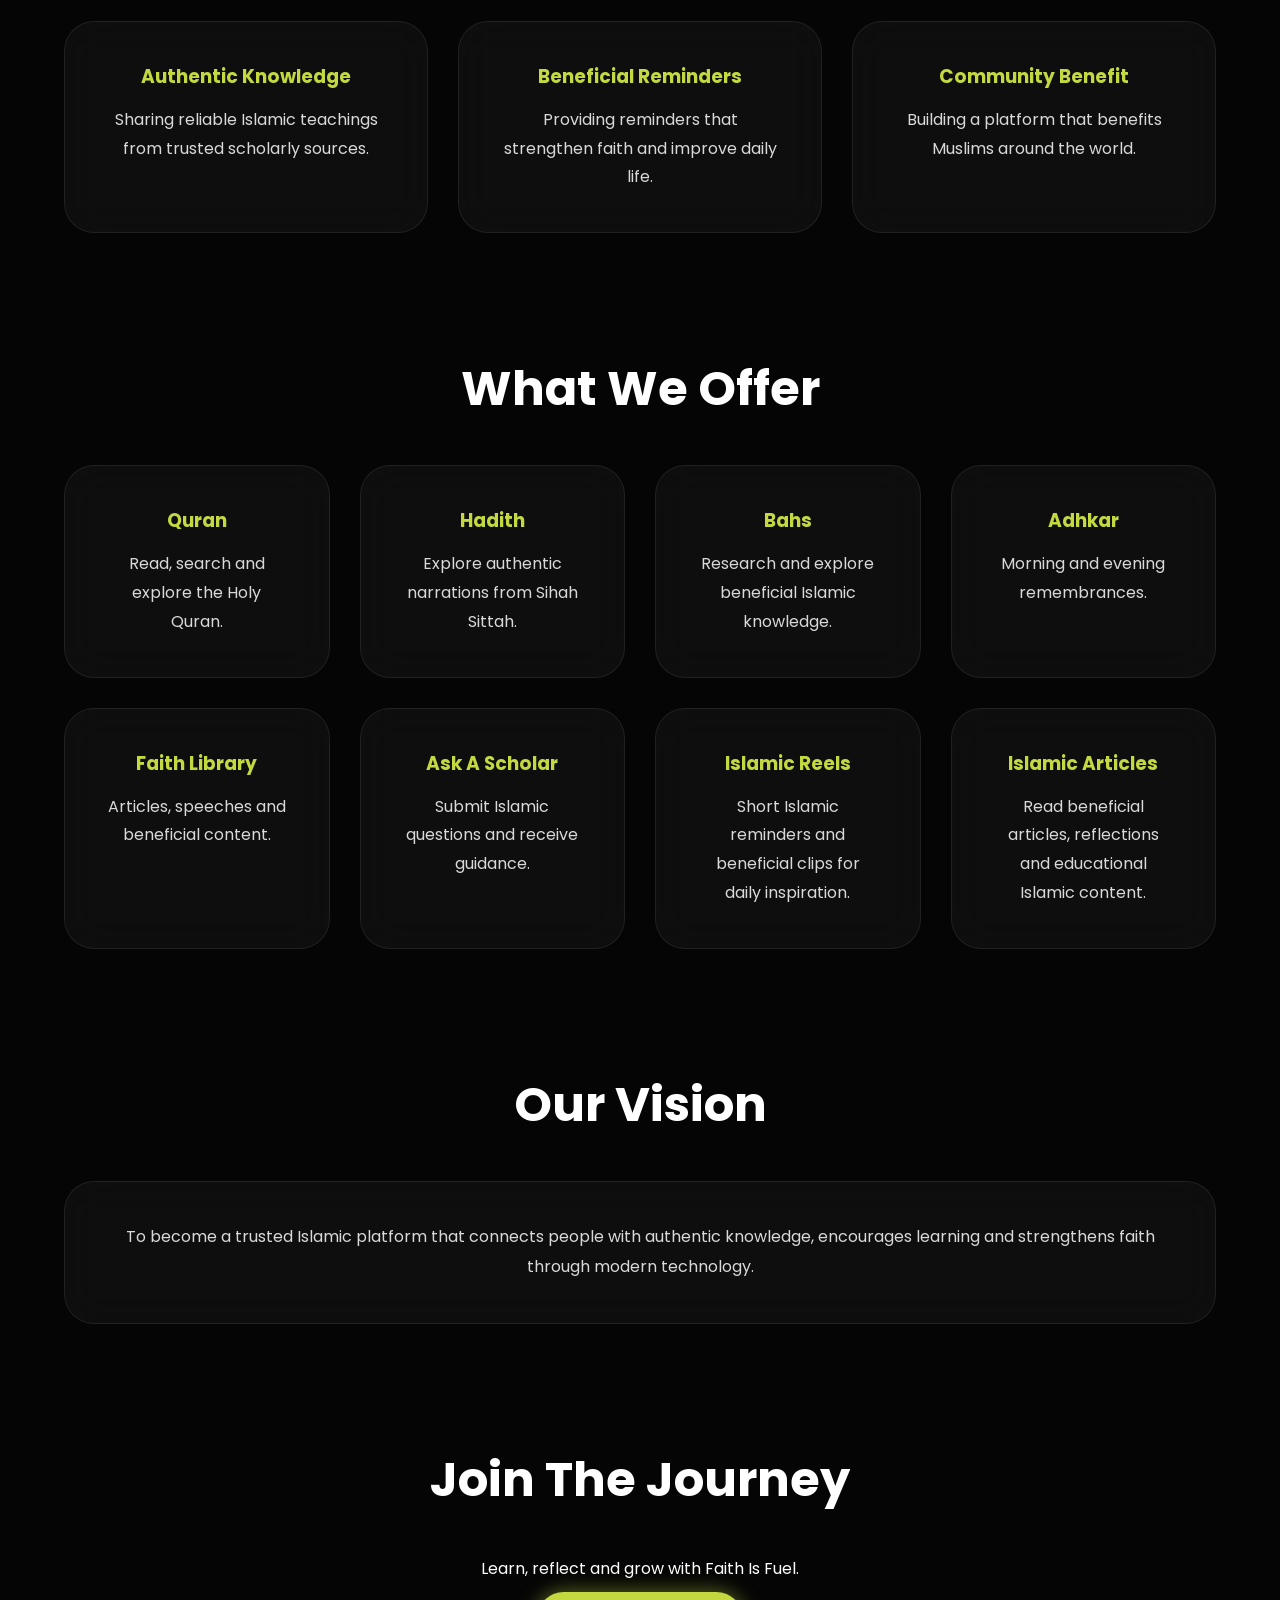
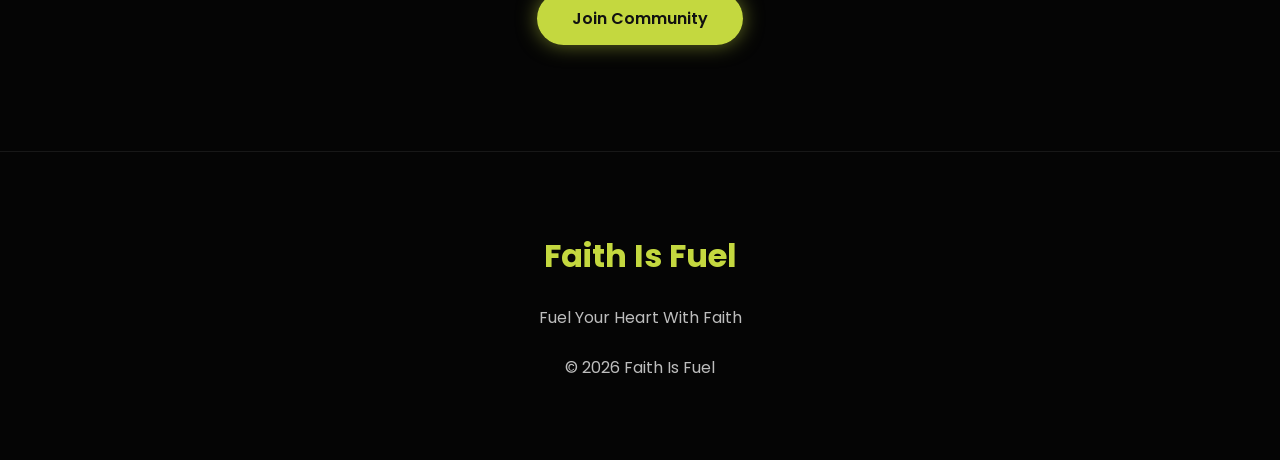
==== commit 523aeab5: "Update about.html" ====
--- a/about.html
+++ b/about.html
@@ -27,17 +27,14 @@
 </div>
 
 <ul class="nav-links">
-<li><a href="index.html">Home</a></li>
-<li><a href="about.html" class="active">About</a></li>
-<li><a href="library.html">Faith Library</a></li>
-<li><a href="quran.html">Quran</a></li>
-<li><a href="hadith.html">Hadith</a></li>
-<li><a href="bahs.html">Bahs</a></li>
-<li><a href="adhkar.html">Adhkar</a></li>
-<li><a href="scholar.html">Scholar</a></li>
-<li><a href="contact.html">Contact</a></li>
+    <li><a href="index.html">Home</a></li>
+    <li><a href="about.html">About</a></li>
+    <li><a href="library.html">Faith Library</a></li>
+    <li><a href="quran.html">Quran</a></li>
+    <li><a href="adhkar.html">Adhkar</a></li>
+    <li><a href="scholar.html">Scholar</a></li>
+    <li><a href="contact.html">Contact</a></li>
 </ul>
-
 </nav>
 
 <!-- HERO -->
--- a/css/style.css
+++ b/css/style.css
@@ -739,3 +739,248 @@
         opacity:.9;
     }
 }
+
+.library-switch{
+    text-align:center;
+}
+
+.switch-buttons{
+    display:flex;
+    justify-content:center;
+    gap:20px;
+    flex-wrap:wrap;
+}
+
+.switch-btn{
+    padding:15px 30px;
+    border:none;
+    border-radius:999px;
+    background:rgba(255,255,255,.08);
+    color:white;
+    cursor:pointer;
+    font-weight:600;
+    transition:.3s;
+}
+
+.switch-btn:hover,
+.switch-btn.active{
+    background:#c4d83f;
+    color:#111;
+}
+
+.search-box{
+    width:100%;
+    padding:15px;
+    border:none;
+    border-radius:15px;
+    outline:none;
+    margin-bottom:15px;
+    font-size:1rem;
+    background:#111;
+    color:white;
+}
+
+.read-more-btn{
+
+    margin-top:15px;
+
+    padding:10px 22px;
+
+    border:none;
+    border-radius:999px;
+
+    background:#c4d83f;
+    color:#111;
+
+    font-weight:700;
+    font-size:.9rem;
+
+    cursor:pointer;
+
+    transition:.3s;
+
+}
+
+.read-more-btn:hover{
+
+    transform:translateY(-3px);
+
+    box-shadow:0 0 20px rgba(196,216,63,.4);
+
+}
+
+#articlesContainer .card{
+
+    display:flex;
+    flex-direction:column;
+    justify-content:space-between;
+
+    min-height:500px;
+
+}
+
+.article-modal{
+    display:none;
+    position:fixed;
+    inset:0;
+    background:rgba(0,0,0,.85);
+    backdrop-filter:blur(10px);
+    z-index:9999;
+    justify-content:center;
+    align-items:center;
+    padding:20px;
+}
+
+.article-modal-content{
+    width:100%;
+    max-width:900px;
+    max-height:80vh;
+    overflow-y:auto;
+
+    background:#111;
+    border:1px solid rgba(196,216,63,.25);
+    border-radius:25px;
+
+    padding:35px;
+    color:white;
+}
+
+.article-modal-content h2{
+    color:#c4d83f;
+    margin-bottom:20px;
+}
+
+#closeModal{
+    float:right;
+    font-size:35px;
+    cursor:pointer;
+    color:#c4d83f;
+}
+
+.admin-grid{
+    display:grid;
+    grid-template-columns:repeat(2,1fr);
+    gap:30px;
+}
+
+.admin-card{
+    display:flex;
+    flex-direction:column;
+}
+
+.delete-btn{
+    background:rgba(255,255,255,.08);
+    color:#ff5b5b;
+    border:1px solid rgba(255,91,91,.3);
+    padding:8px 15px;
+    border-radius:999px;
+    cursor:pointer;
+    font-weight:600;
+    margin-top:10px;
+    transition:.3s;
+}
+
+.delete-btn:hover{
+    background:#ff5b5b;
+    color:white;
+    transform:translateY(-2px);
+    box-shadow:0 0 20px rgba(255,91,91,.4);
+}
+
+@media(max-width:900px){
+    .admin-grid{
+        grid-template-columns:1fr;
+    }
+}
+
+/* ADMIN ARTICLE & REEL SCROLL */
+
+#articlesList,
+#reelsList{
+    max-height:450px;
+    min-height:450px;
+    overflow-y:auto;
+    padding-right:8px;
+}
+
+#articlesList::-webkit-scrollbar,
+#reelsList::-webkit-scrollbar{
+    width:6px;
+}
+
+#articlesList::-webkit-scrollbar-thumb,
+#reelsList::-webkit-scrollbar-thumb{
+    background:#c4d83f;
+    border-radius:999px;
+}
+
+#articlesList::-webkit-scrollbar-track,
+#reelsList::-webkit-scrollbar-track{
+    background:rgba(255,255,255,.05);
+}
+```css
+.login-screen{
+    position:fixed;
+    inset:0;
+    display:flex;
+    justify-content:center;
+    align-items:center;
+    background:#050505;
+    z-index:99999;
+}
+
+.login-card{
+    width:400px;
+    padding:40px;
+    text-align:center;
+
+    background:rgba(255,255,255,.04);
+    backdrop-filter:blur(20px);
+
+    border:1px solid rgba(255,255,255,.08);
+    border-radius:30px;
+}
+
+.login-logo{
+    width:120px;
+    height:120px;
+    border-radius:50%;
+    margin-bottom:20px;
+}
+
+.login-card h2{
+    color:#c4d83f;
+    margin-bottom:25px;
+}
+
+.login-card input{
+    width:100%;
+    padding:15px;
+    margin-bottom:15px;
+
+    border:none;
+    border-radius:15px;
+
+    background:rgba(255,255,255,.06);
+    color:white;
+}
+
+.login-card button{
+    width:100%;
+    padding:15px;
+
+    border:none;
+    border-radius:999px;
+
+    background:#c4d83f;
+    color:#111;
+
+    font-weight:700;
+    cursor:pointer;
+}
+
+#loginError{
+    color:#ff5b5b;
+    margin-top:15px;
+}
+```
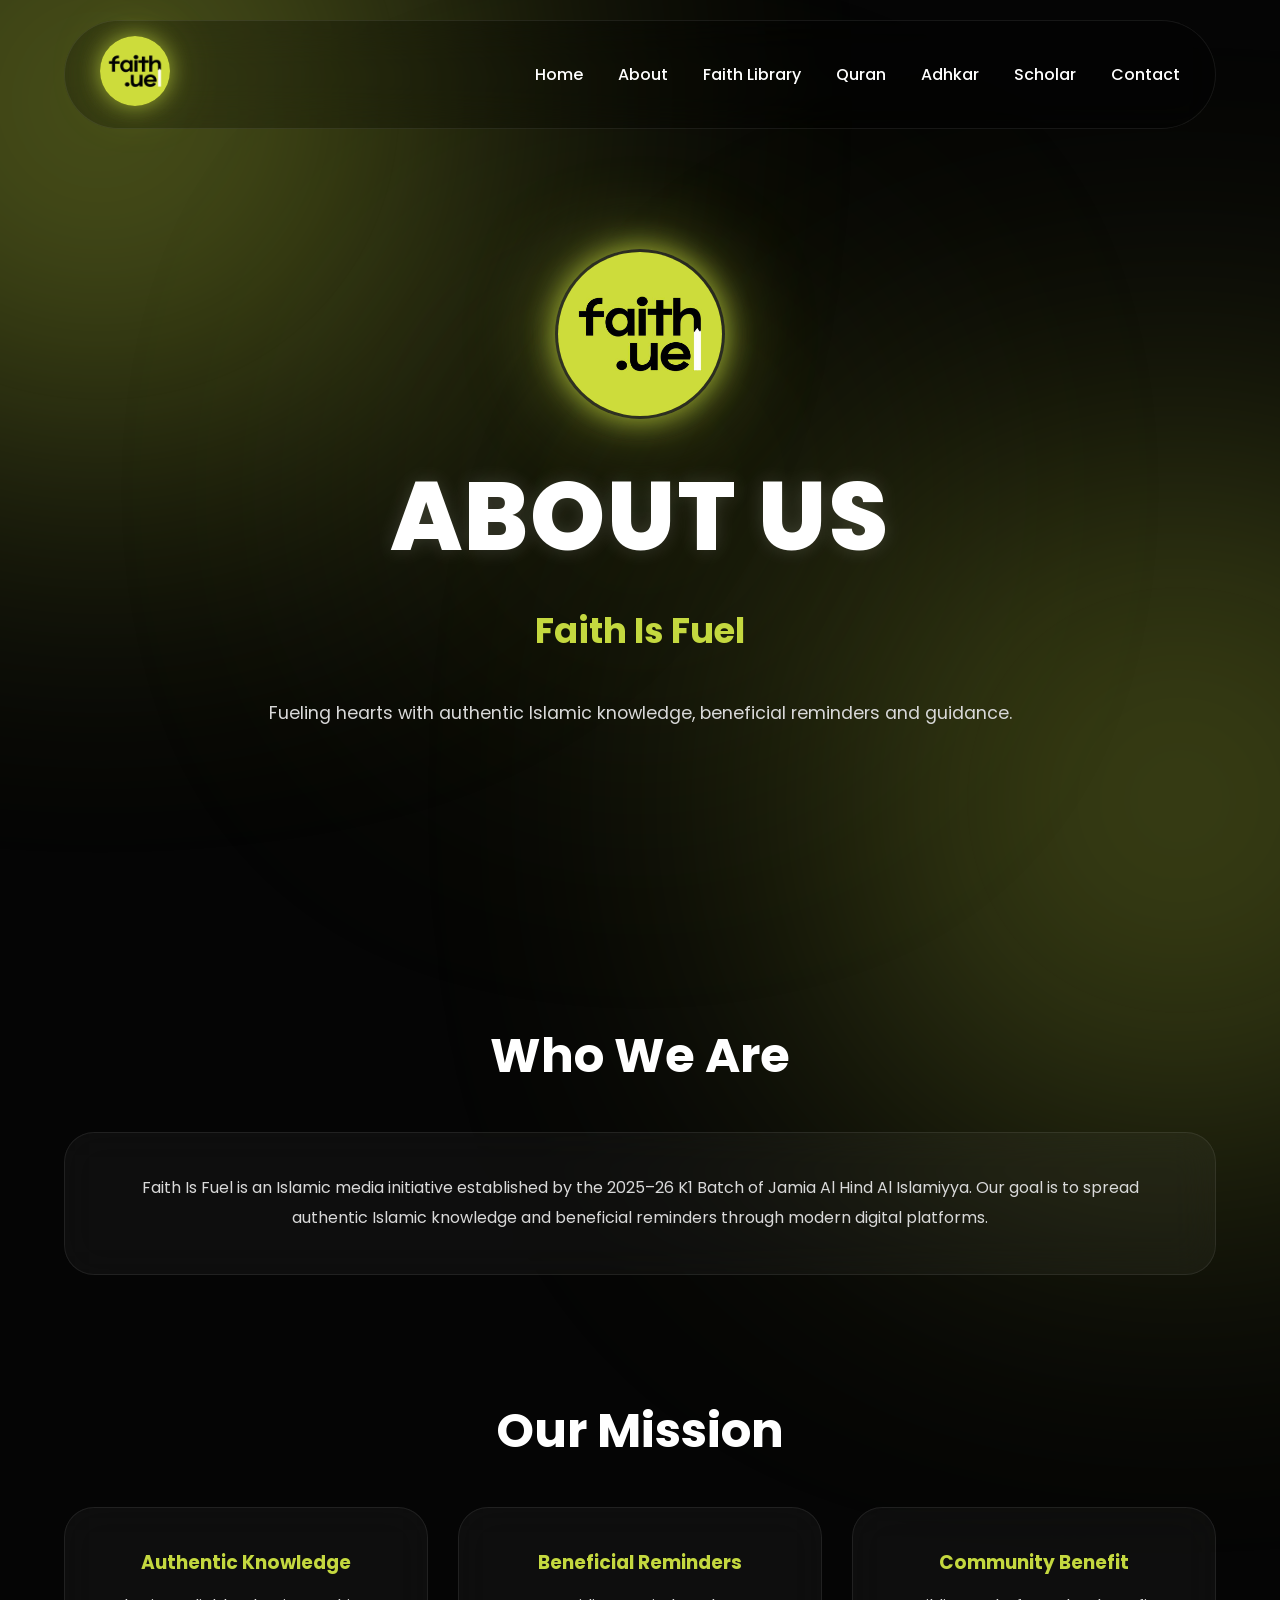
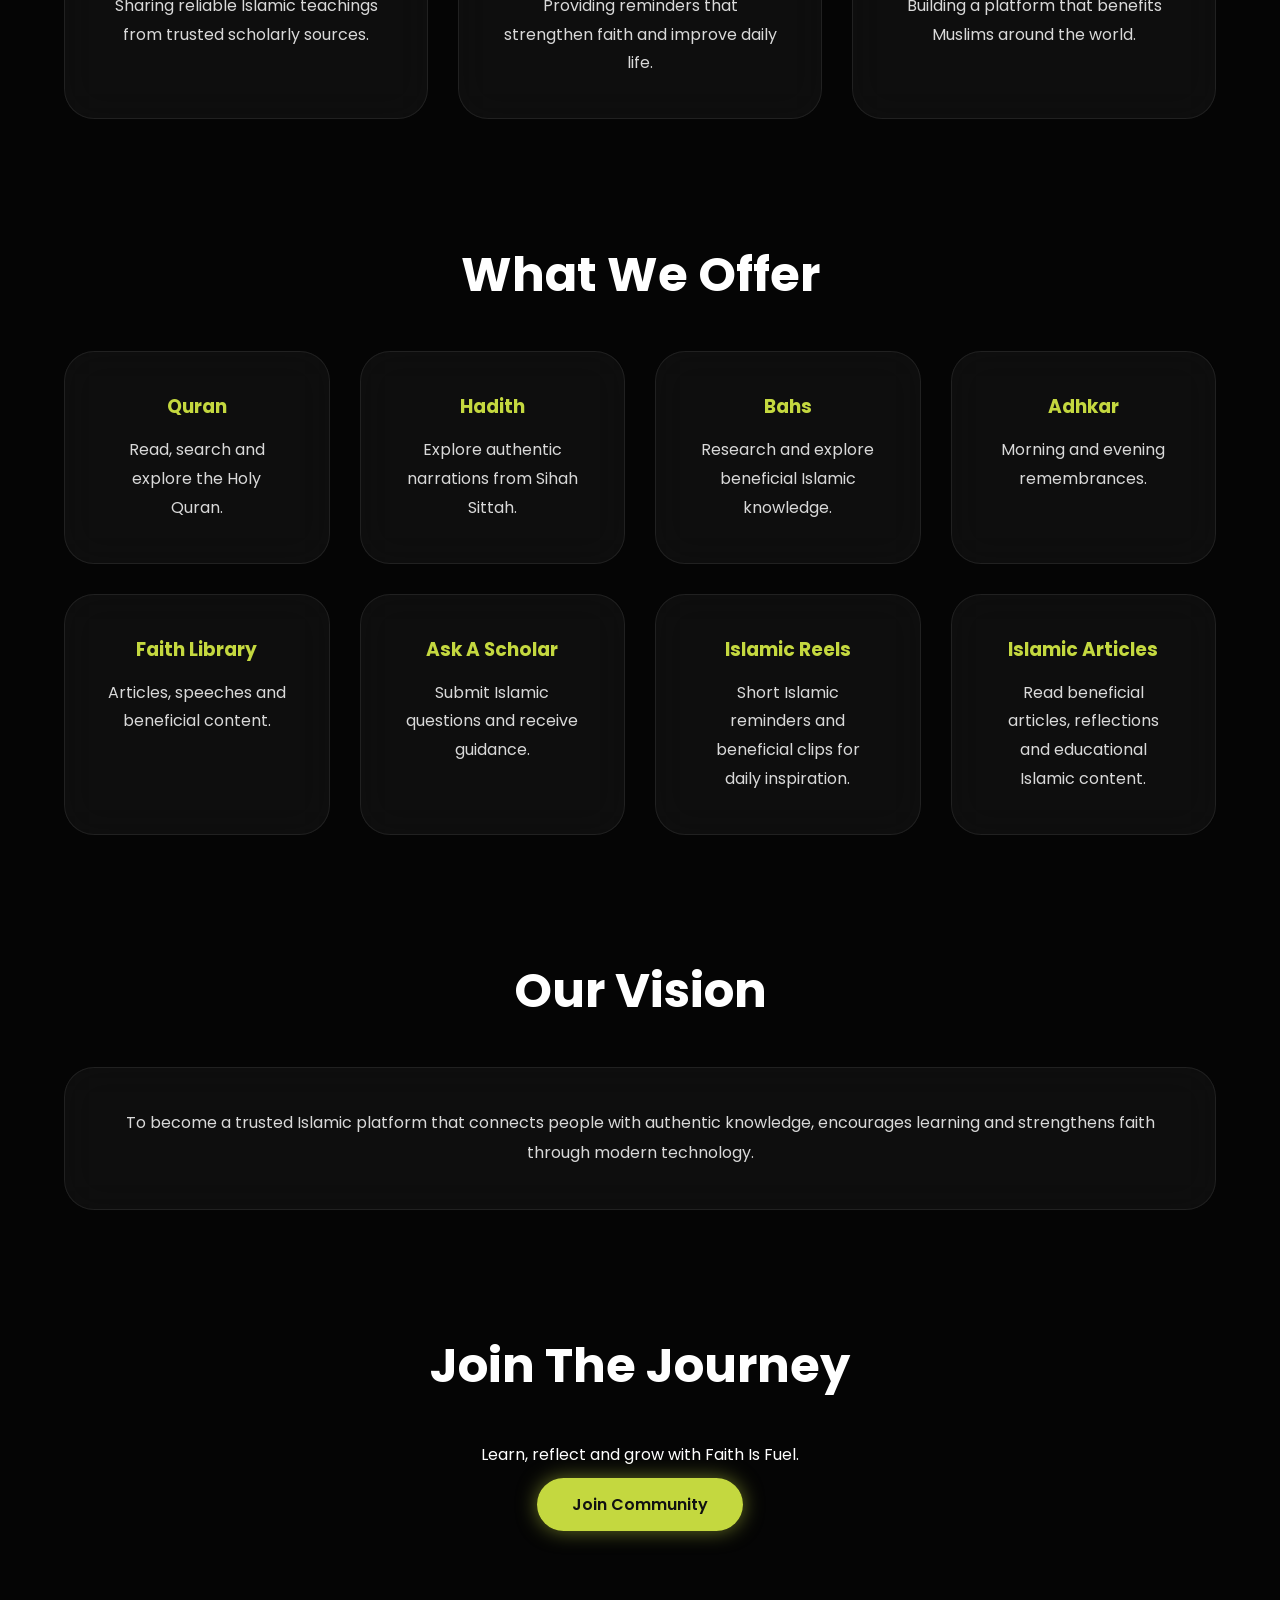
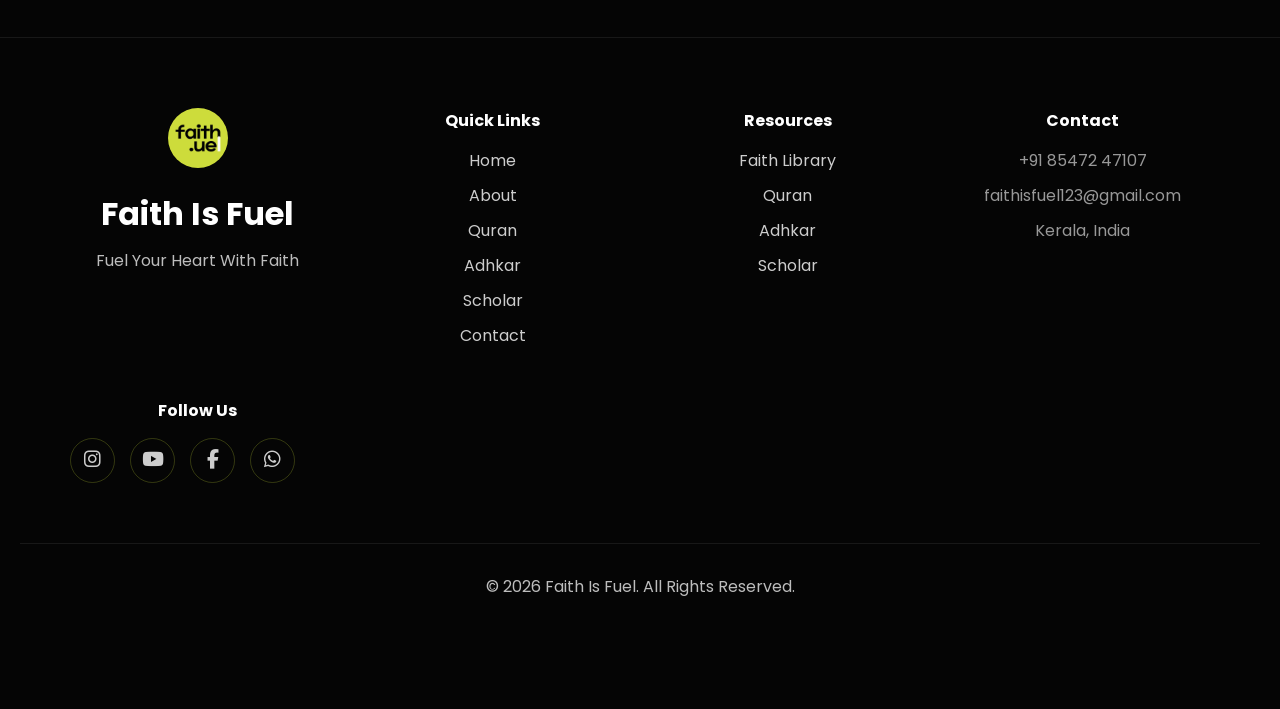
==== commit 31955ecc: "Update about.html" ====
--- a/about.html
+++ b/about.html
@@ -212,18 +212,99 @@
 </section>
 
 <!-- FOOTER -->
-
-<footer>
-
-<h3>Faith Is Fuel</h3>
-
-<br>
-
-<p>Fuel Your Heart With Faith</p>
-
-<br>
-
-<p>© 2026 Faith Is Fuel</p>
+<footer class="footer">
+
+    <div class="footer-container">
+
+        <div class="footer-brand">
+
+            <img src="assets/logo.png" alt="Faith Is Fuel">
+
+            <h3>Faith Is Fuel</h3>
+
+            <p>Fuel Your Heart With Faith</p>
+
+        </div>
+
+        <div class="footer-links">
+
+            <h4>Quick Links</h4>
+
+            <a href="index.html">Home</a>
+            <a href="about.html">About</a>
+            <a href="quran.html">Quran</a>
+            <a href="adhkar.html">Adhkar</a>
+            <a href="scholar.html">Scholar</a>
+            <a href="contact.html">Contact</a>
+
+        </div>
+
+        <div class="footer-links">
+
+            <h4>Resources</h4>
+
+            <a href="library.html">Faith Library</a>
+            <a href="quran.html">Quran</a>
+            <a href="adhkar.html">Adhkar</a>
+            <a href="scholar.html">Scholar</a>
+
+        </div>
+
+        <div class="footer-links">
+
+            <h4>Contact</h4>
+
+            <p>+91 85472 47107</p>
+            <p>faithisfuel123@gmail.com</p>
+            <p>Kerala, India</p>
+
+        </div>
+
+        <div class="footer-links">
+
+            <h4>Follow Us</h4>
+
+            <div class="social-icons">
+
+                <a href="https://www.instagram.com/faith.is.fuel?utm_source=ig_web_button_share_sheet&igsh=ZDNlZDc0MzIxNw%3D%3D"
+                target="_blank">
+
+                    <i class="fa-brands fa-instagram"></i>
+
+                </a>
+
+                <a href="https://www.youtube.com/@FAITHISFUEL"
+                target="_blank">
+
+                    <i class="fa-brands fa-youtube"></i>
+
+                </a>
+
+                <a href="https://www.facebook.com/profile.php?id=61579216229696"
+                target="_blank">
+
+                    <i class="fa-brands fa-facebook-f"></i>
+
+                </a>
+
+                <a href="https://whatsapp.com/channel/0029Vb6B6qiF6smrV6IF2Y0t"
+                target="_blank">
+
+                    <i class="fa-brands fa-whatsapp"></i>
+
+                </a>
+
+            </div>
+
+        </div>
+
+    </div>
+
+    <div class="footer-bottom">
+
+        <p>© 2026 Faith Is Fuel. All Rights Reserved.</p>
+
+    </div>
 
 </footer>
   
--- a/css/style.css
+++ b/css/style.css
@@ -15,6 +15,7 @@
     overflow-x:hidden;
     min-height:100vh;
     position:relative;
+    padding-top:0;
 }
 
 /* ==========================
@@ -92,27 +93,29 @@
 ========================== */
 
 .navbar{
-
-    width:90%;
-
-    margin:20px auto;
-
-    padding:15px 35px;
+    position: fixed;
+    top: 20px;
+    left: 50%;
+    transform: translateX(-50%);
+
+    width: 90%;
+    max-width: 1600px;
+
+    z-index: 9999;
+
+    backdrop-filter: blur(20px);
+    background: rgba(0,0,0,.25);
+
+    border: 1px solid rgba(255,255,255,.08);
+    border-radius: 999px;
+
+    padding: 15px 35px;
 
     display:flex;
     justify-content:space-between;
     align-items:center;
 
-    background:rgba(255,255,255,.04);
-
-    backdrop-filter:blur(25px);
-
-    border:1px solid rgba(255,255,255,.08);
-
-    border-radius:999px;
-
-    position:relative;
-    z-index:100;
+    transition: .4s ease;
 }
 
 .logo-box img{
@@ -161,23 +164,52 @@
 }
 
 /* ==========================
-   HERO
+   HERO SECTIONS (Home & Quran)
 ========================== */
 
 .hero{
-
-    min-height:85vh;
-
-    display:flex;
+    width:100%;
+    min-height:100vh;
+    display:flex;
+    flex-direction:column;
     justify-content:center;
     align-items:center;
-
-    text-align:center;
-
+    text-align:center;
+    padding-top:120px;
+    padding-bottom:40px;
+    margin:0;
     position:relative;
 }
 
-.hero::before{
+.adhkar-hero{
+    min-height:auto;
+    padding-top:180px;
+    padding-bottom:60px;
+    display:flex;
+    flex-direction:column;
+    justify-content:center;
+    align-items:center;
+    text-align:center;
+    margin:0;
+    position:relative;
+    width:100%;
+}
+
+.quran-hero{
+    min-height:auto;
+    padding-top:180px;
+    padding-bottom:60px;
+    display:flex;
+    flex-direction:column;
+    justify-content:center;
+    align-items:center;
+    text-align:center;
+    margin:0;
+}
+
+.hero::before,
+.quran-hero::before,
+.adhkar-hero::before{
 
     content:"";
 
@@ -210,28 +242,25 @@
     }
 }
 
-.hero-content{
+.hero-content,
+.quran-hero-content,
+.adhkar-hero-content{
 
     max-width:850px;
 }
 
-.hero-logo{
-
+.hero-logo,
+.quran-hero-logo,
+.adhkar-hero-logo{
+    display:block;
+    margin:0 auto 25px;
     width:170px;
     height:170px;
-
     border-radius:50%;
     object-fit:cover;
-
     border:3px solid rgba(255,255,255,.1);
-
-    box-shadow:
-    0 0 30px rgba(196,216,63,.8),
-    0 0 90px rgba(196,216,63,.4);
-
+    box-shadow:0 0 30px rgba(196,216,63,.8),0 0 90px rgba(196,216,63,.4);
     animation:logoFloat 4s ease-in-out infinite;
-
-    margin-bottom:25px;
 }
 
 @keyframes logoFloat{
@@ -245,7 +274,9 @@
     }
 }
 
-.hero h1{
+.hero h1,
+.quran-hero h1,
+.adhkar-hero h1{
 
     font-size:6rem;
 
@@ -257,7 +288,9 @@
     0 0 20px rgba(255,255,255,.15);
 }
 
-.hero h2{
+.hero h2,
+.quran-hero h2,
+.adhkar-hero h2{
 
     margin-top:15px;
 
@@ -268,7 +301,9 @@
     font-weight:700;
 }
 
-.hero p{
+.hero p,
+.quran-hero p,
+.adhkar-hero p{
 
     margin-top:25px;
 
@@ -354,25 +389,36 @@
         gap:20px;
 
         border-radius:35px;
+
+        top: 10px;
+        width: 95%;
+        padding: 15px 20px;
     }
 
     .nav-links{
 
         flex-wrap:wrap;
         justify-content:center;
-    }
-
-    .hero h1{
+        gap:15px;
+    }
+
+    .hero h1,
+    .quran-hero h1,
+    .adhkar-hero h1{
 
         font-size:3rem;
     }
 
-    .hero h2{
+    .hero h2,
+    .quran-hero h2,
+    .adhkar-hero h2{
 
         font-size:1.5rem;
     }
 
-    .hero-logo{
+    .hero-logo,
+    .quran-hero-logo,
+    .adhkar-hero-logo{
 
         width:130px;
         height:130px;
@@ -384,11 +430,12 @@
         align-items:center;
     }
 }
+
 /* ==========================
    HOME PAGE SECTIONS
 ========================== */
 
-section{
+section:not(.quran-hero):not(.hero):not(.adhkar-hero){
     width:90%;
     max-width:1300px;
     margin:120px auto;
@@ -442,6 +489,28 @@
 
 .card{
     text-align:center;
+}
+
+/* ADHKAR CONTAINER CARD STYLES */
+#adhkarContainer .card{
+
+    min-height:320px;
+
+    padding:35px;
+
+    display:flex;
+    flex-direction:column;
+    justify-content:center;
+
+}
+
+/* ADHKAR CONTAINER GRID STYLES */
+#adhkarContainer{
+    display:grid;
+    grid-template-columns:repeat(3,1fr);
+    gap:30px;
+    max-width:1100px;
+    margin:auto;
 }
 
 .card h3{
@@ -530,6 +599,11 @@
 
     footer h3{
         font-size:1.5rem;
+    }
+
+    /* ADHKAR CONTAINER MOBILE */
+    #adhkarContainer{
+        grid-template-columns:1fr;
     }
 }
 /* ==========================
@@ -918,7 +992,7 @@
 #reelsList::-webkit-scrollbar-track{
     background:rgba(255,255,255,.05);
 }
-```css
+
 .login-screen{
     position:fixed;
     inset:0;
@@ -983,4 +1057,474 @@
     color:#ff5b5b;
     margin-top:15px;
 }
-```
+#surahContent{
+    max-width:1000px;
+    margin:60px auto;
+
+    padding:60px;
+
+    border:2px solid #c4d83f;
+    border-radius:35px;
+
+    background:rgba(0,0,0,.15);
+    backdrop-filter:blur(8px);
+
+    box-shadow:
+    0 0 25px rgba(196,216,63,.15);
+
+    position:relative;
+}
+
+.quran-page{
+    max-width:100%;
+    direction:rtl;
+    text-align:justify;
+
+    font-size:2.3rem;
+    line-height:2.8;
+
+    color:#fff;
+}
+
+.ayah-number{
+    display:inline-flex;
+    align-items:center;
+    justify-content:center;
+
+    width:42px;
+    height:42px;
+
+    border:2px solid #c4d83f;
+    border-radius:50%;
+
+    color:#c4d83f;
+
+    font-size:14px;
+    font-weight:700;
+
+    margin:0 10px;
+
+    vertical-align:middle;
+}
+/* QURAN PAGE */
+
+.quran-search-section{
+    width:90%;
+    max-width:800px;
+    margin:0 auto 50px auto;
+}
+
+.quran-search-card{
+    background:rgba(255,255,255,.04);
+    backdrop-filter:blur(20px);
+    border:1px solid rgba(255,255,255,.08);
+    border-radius:30px;
+    padding:30px;
+}
+
+.quran-search-card input{
+    width:100%;
+    padding:15px;
+    border:none;
+    border-radius:15px;
+    background:rgba(255,255,255,.05);
+    color:white;
+    font-size:1rem;
+}
+
+.quran-search-card input:focus{
+    outline:none;
+    border:1px solid #c4d83f;
+}
+
+.quran-list{
+    width:95%;
+    max-width:1600px;
+    margin:0 auto 80px auto !important;
+}
+
+#surahList{
+    width:95%;
+    max-width:1600px;
+    margin:0 auto 80px auto;
+
+    display:grid;
+    grid-template-columns:repeat(auto-fit,minmax(300px,1fr));
+    gap:30px;
+}
+
+.surah-card{
+    min-height:220px;
+    display:flex;
+    flex-direction:column;
+    justify-content:center;
+    align-items:center;
+    text-align:center;
+    background:rgba(255,255,255,.04);
+    backdrop-filter:blur(20px);
+    border:1px solid rgba(255,255,255,.08);
+    border-radius:30px;
+    padding:40px;
+    transition:.4s;
+}
+
+.surah-card:hover{
+    transform:translateY(-10px);
+    border-color:#c4d83f;
+    box-shadow:
+    0 0 30px rgba(196,216,63,.15),
+    0 0 60px rgba(196,216,63,.08);
+}
+
+.surah-card h3{
+    color:#c4d83f;
+    margin-bottom:20px;
+}
+
+.open-btn{
+    margin-top:15px;
+    padding:12px 24px;
+    border:none;
+    border-radius:999px;
+    background:#c4d83f;
+    color:#111;
+    font-weight:700;
+    cursor:pointer;
+    transition:.3s;
+}
+
+.open-btn:hover{
+    transform:translateY(-3px);
+    box-shadow:0 0 20px rgba(196,216,63,.4);
+}
+
+/* SURAH PAGE */
+
+.quran-container{
+    width:95%;
+    max-width:1200px;
+    margin:50px auto;
+    padding:30px;
+    background:rgba(255,255,255,.04);
+    backdrop-filter:blur(20px);
+    border:1px solid rgba(255,255,255,.08);
+    border-radius:30px;
+}
+
+#surahContent{
+    font-family:'Amiri Quran',serif;
+    font-size:2.4rem;
+    line-height:5.8rem;
+    word-spacing:6px;
+    text-align:right;
+    direction:rtl;
+}
+
+#surahContent .bismillah{
+    text-align:center;
+    color:#c4d83f;
+    font-size:2.8rem;
+    margin-bottom:35px;
+}
+
+.ayah-number{
+    display:inline-flex;
+    align-items:center;
+    justify-content:center;
+    width:38px;
+    height:38px;
+    margin:0 10px;
+    border:1.5px solid #c4d83f;
+    border-radius:50%;
+    color:#c4d83f;
+    font-size:.75rem;
+    font-weight:700;
+    vertical-align:middle;
+}
+
+.muqatta-line{
+    text-align:center;
+    margin-bottom:25px;
+}
+
+.muqatta{
+    color:#c4d83f;
+    font-size:3.5rem;
+    letter-spacing:10px;
+    font-family:'Amiri Quran',serif;
+}
+
+.surah-header-card{
+    margin-top:25px;
+    padding:25px 35px;
+    background:rgba(255,255,255,.04);
+    backdrop-filter:blur(20px);
+    border:1px solid rgba(255,255,255,.08);
+    border-radius:25px;
+    text-align:center;
+}
+
+#surahArabicName{
+    font-family:'Amiri Quran',serif;
+    font-size:3rem;
+    color:#c4d83f;
+    margin-bottom:10px;
+}
+
+#surahMeta{
+    color:#d9d9d9;
+}
+.adhkar-list{
+    width:95%;
+    max-width:1000px;
+    margin:50px auto;
+    display:flex;
+    flex-direction:column;
+    gap:25px;
+}
+
+.adhkar-card{
+    background:rgba(255,255,255,.04);
+    backdrop-filter:blur(20px);
+    border:1px solid rgba(255,255,255,.08);
+    border-radius:25px;
+    padding:35px;
+    text-align:center;
+    transition:.4s;
+}
+
+.adhkar-card:hover{
+    transform:translateY(-5px);
+    border-color:#c4d83f;
+    box-shadow: 0 0 30px rgba(196,216,63,.15);
+}
+
+.adhkar-card .arabic{
+    font-family:'Amiri Quran',serif;
+    font-size:2.5rem;
+    line-height:2.2;
+    color:white;
+    margin-bottom:20px;
+}
+
+.adhkar-card .english{
+    color:#d9d9d9;
+    font-size:1rem;
+    line-height:1.8;
+}
+.adhkar-list{
+    width:95%;
+    max-width:1000px;
+    margin:50px auto;
+    display:flex;
+    flex-direction:column;
+    gap:25px;
+}
+
+.adhkar-card{
+    background:rgba(255,255,255,.04);
+    border:1px solid rgba(255,255,255,.08);
+    border-radius:25px;
+    padding:35px;
+    text-align:center;
+    transition:.3s;
+}
+
+.adhkar-card:hover{
+    transform:translateY(-5px);
+    border-color:#c4d83f;
+}
+
+.arabic{
+    font-family:'Amiri Quran', serif;
+    font-size:2.3rem;
+    line-height:2.2;
+    margin-bottom:20px;
+}
+
+.english{
+    color:#d9d9d9;
+    line-height:1.8;
+}
+
+.adhkar-count{
+    margin-top:20px;
+    display:inline-block;
+    padding:8px 18px;
+    border-radius:999px;
+    background:#c4d83f;
+    color:#111;
+    font-weight:700;
+}
+.arabic{
+    direction: rtl;
+}
+/* Scholar Page */
+
+.scholar-card{
+    max-width:800px;
+    margin:0 auto;
+}
+
+/* FAQ Section */
+
+.section-title{
+    text-align:center;
+    margin-bottom:30px;
+    font-size:2rem;
+}
+
+.faq-container{
+    max-width:900px;
+    margin:auto;
+    display:flex;
+    flex-direction:column;
+    gap:20px;
+}
+
+.faq-item h3{
+    margin-bottom:10px;
+    color:var(--primary-color);
+}
+
+.faq-item p{
+    line-height:1.7;
+    opacity:.9;
+}
+.faq-item a{
+    text-decoration:none;
+    color:#c7d92f;
+    font-weight:600;
+}
+
+.faq-item{
+    text-align:center;
+    transition:.3s;
+}
+
+.faq-item:hover{
+    border:1px solid #c7d92f;
+    box-shadow:0 0 20px rgba(199,217,47,.3);
+}
+
+.faq-item h3{
+    color:#c7d92f;
+}
+.faq-container .btn{
+    display:block;
+    width:100%;
+    max-width:900px;
+    margin:auto;
+    text-align:center;
+}
+/* COMMUNITY SECTION */
+
+.community-section{
+    text-align:center;
+    padding:100px 20px;
+}
+
+.community-content h2{
+    font-size:3rem;
+    margin-bottom:20px;
+}
+
+.community-content p{
+    margin-bottom:30px;
+}
+
+/* FOOTER */
+
+.footer{
+    border-top:1px solid rgba(255,255,255,.08);
+    padding-top:70px;
+}
+
+.footer-container{
+    max-width:1200px;
+    margin:auto;
+
+    display:grid;
+    grid-template-columns:repeat(auto-fit,minmax(220px,1fr));
+
+    gap:40px;
+
+    padding:0 30px;
+}
+
+.footer-brand img{
+    width:60px;
+    height:60px;
+    border-radius:50%;
+    margin-bottom:15px;
+}
+
+.footer-brand h3{
+    color:var(--primary-color);
+    margin-bottom:10px;
+}
+
+.footer-links h4{
+    color:var(--primary-color);
+    margin-bottom:15px;
+}
+
+.footer-links a{
+    display:block;
+    color:#fff;
+    text-decoration:none;
+    margin-bottom:10px;
+    opacity:.8;
+}
+
+.footer-links a:hover{
+    color:var(--primary-color);
+}
+
+.footer-links p{
+    margin-bottom:10px;
+    opacity:.8;
+}
+
+.footer-bottom{
+    text-align:center;
+    padding:30px;
+    margin-top:50px;
+    border-top:1px solid rgba(255,255,255,.08);
+}
+
+/* SOCIAL ICONS */
+
+.social-icons{
+    display:flex;
+    gap:15px;
+    margin-top:10px;
+}
+
+.social-icons a{
+    width:45px;
+    height:45px;
+
+    display:flex;
+    align-items:center;
+    justify-content:center;
+
+    border:1px solid rgba(201,220,59,.3);
+
+    border-radius:50%;
+
+    color:var(--primary-color);
+
+    font-size:1.2rem;
+
+    transition:.3s;
+}
+
+.social-icons a:hover{
+    background:var(--primary-color);
+    color:#000;
+
+    box-shadow:0 0 15px var(--primary-color);
+
+    transform:translateY(-3px);
+}
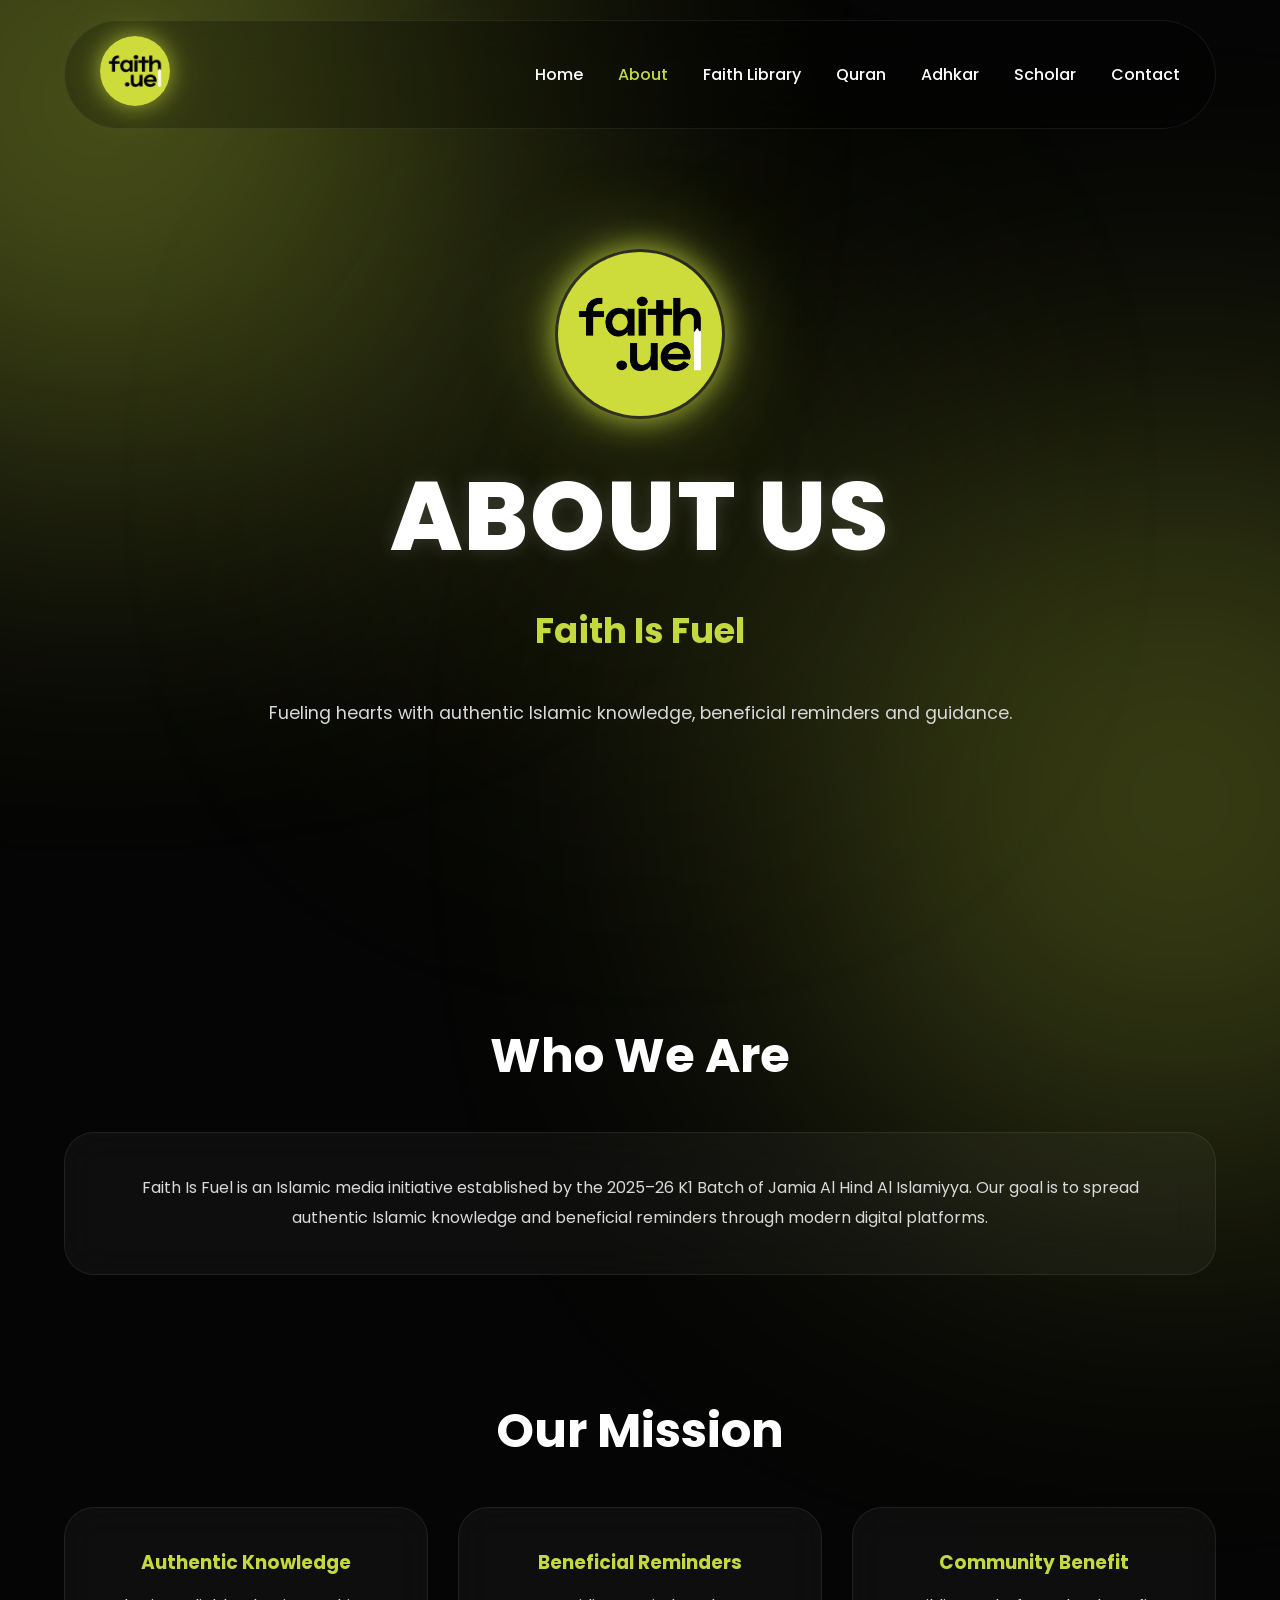
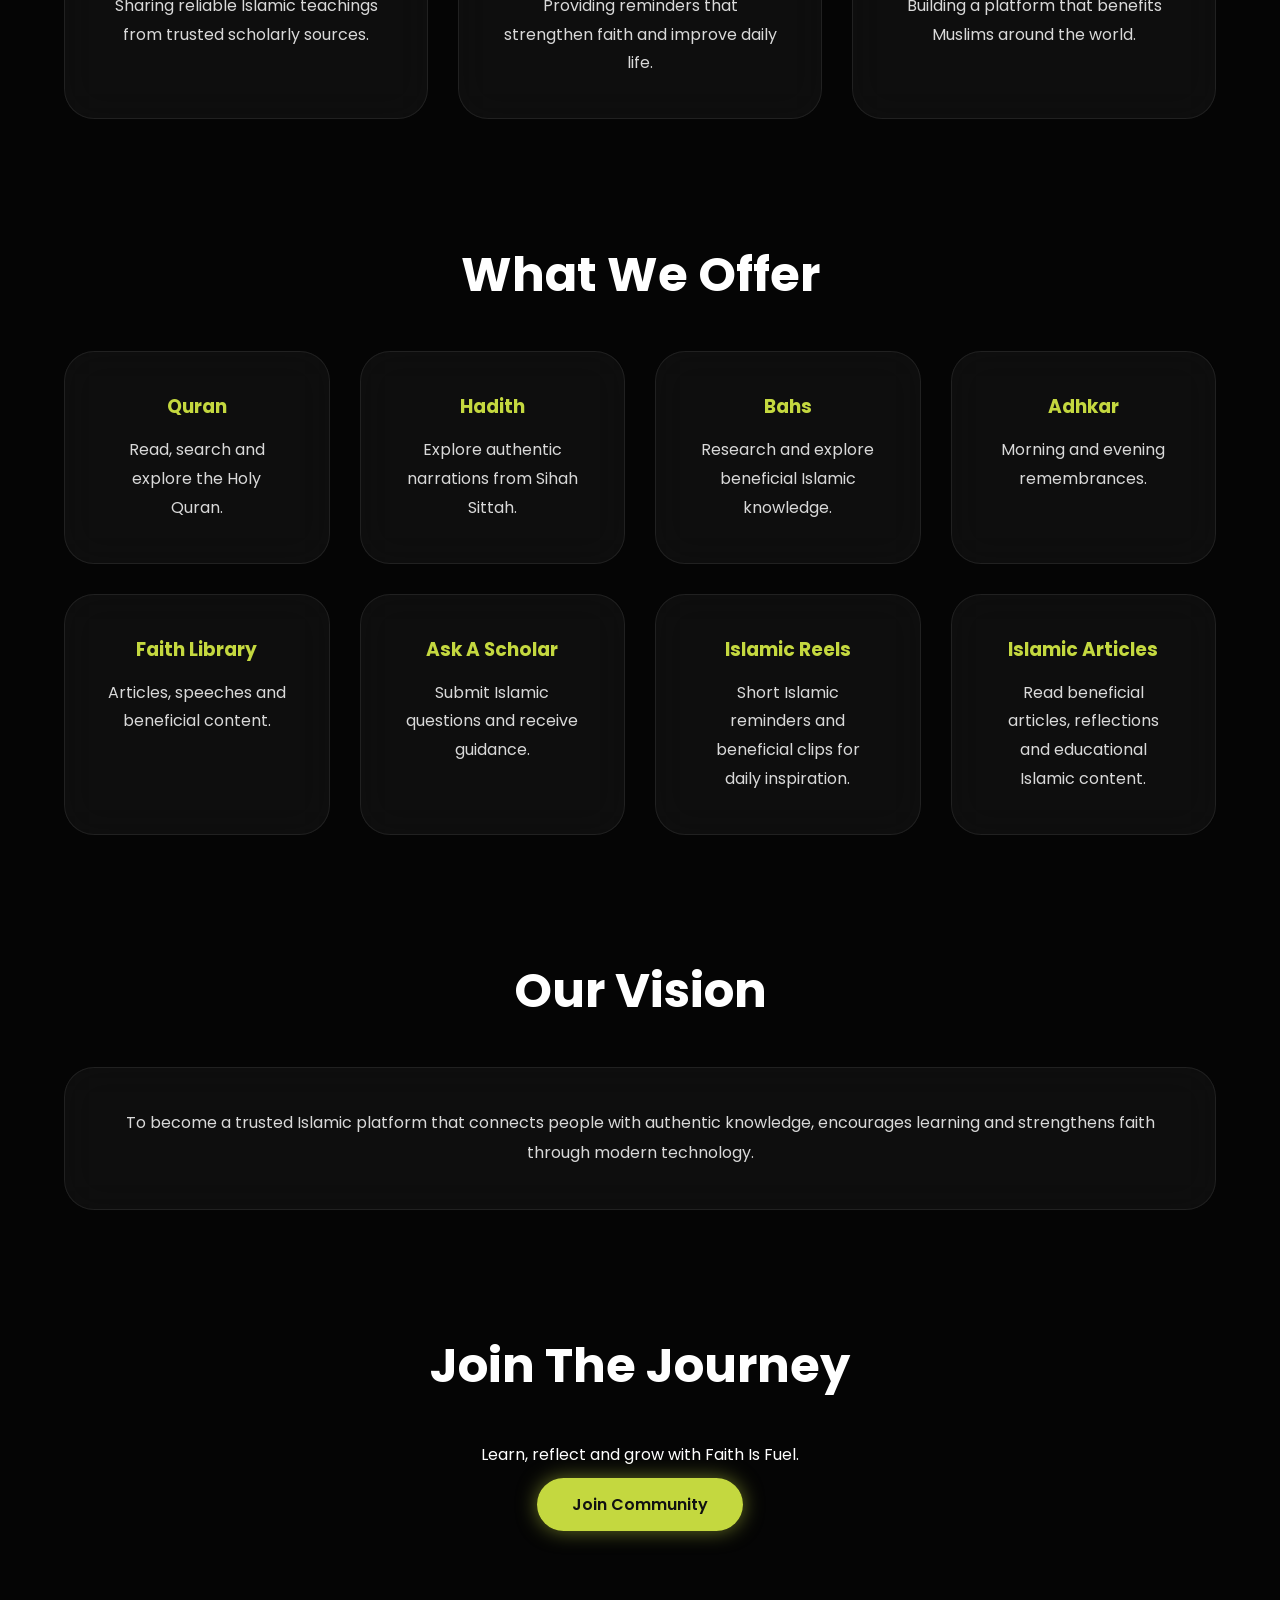
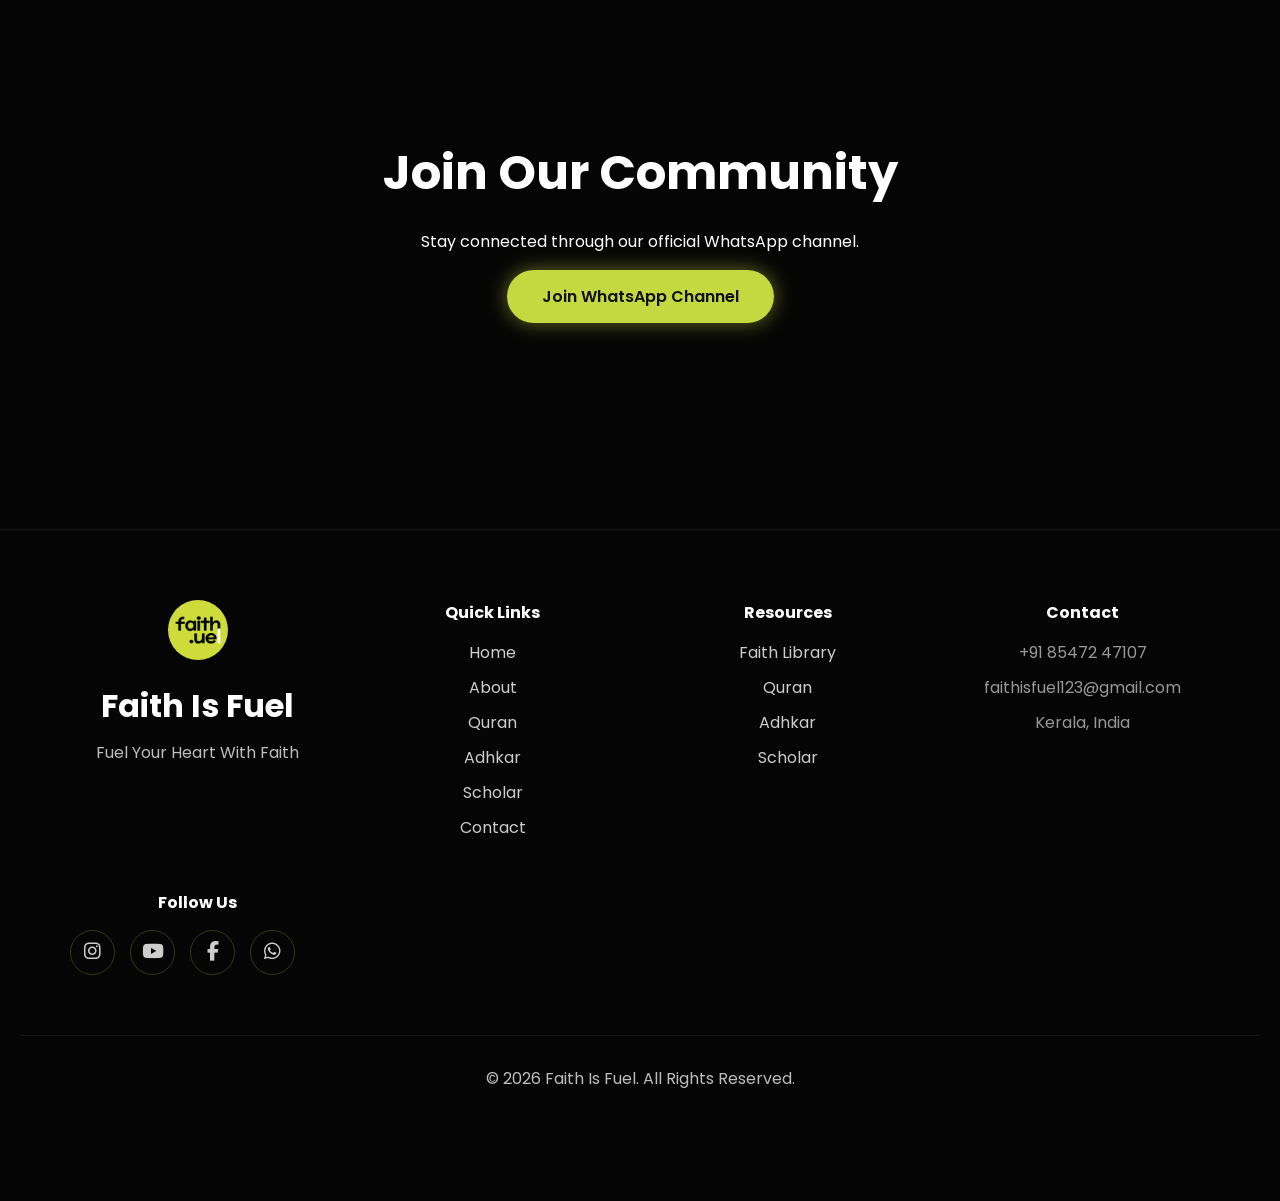
==== commit 413f1b07: "Update about.html" ====
--- a/about.html
+++ b/about.html
@@ -28,7 +28,7 @@
 
 <ul class="nav-links">
     <li><a href="index.html">Home</a></li>
-    <li><a href="about.html">About</a></li>
+    <li><a href="about.html" class="active">About</a></li>
     <li><a href="library.html">Faith Library</a></li>
     <li><a href="quran.html">Quran</a></li>
     <li><a href="adhkar.html">Adhkar</a></li>
@@ -205,9 +205,34 @@
 
 <br>
 
-<a href="#" class="btn primary-btn">
+<a href="https://whatsapp.com/channel/0029Vb6B6qiF6smrV6IF2Y0t"
+   target="_blank"
+   class="btn primary-btn">
 Join Community
 </a>
+
+</section>
+
+<!-- COMMUNITY SECTION -->
+<section class="community-section">
+
+    <div class="community-content">
+
+        <h2>Join Our Community</h2>
+
+        <p>
+            Stay connected through our official WhatsApp channel.
+        </p>
+
+        <a href="https://whatsapp.com/channel/0029Vb6B6qiF6smrV6IF2Y0t"
+           target="_blank"
+           class="btn primary-btn">
+
+            Join WhatsApp Channel
+
+        </a>
+
+    </div>
 
 </section>
 
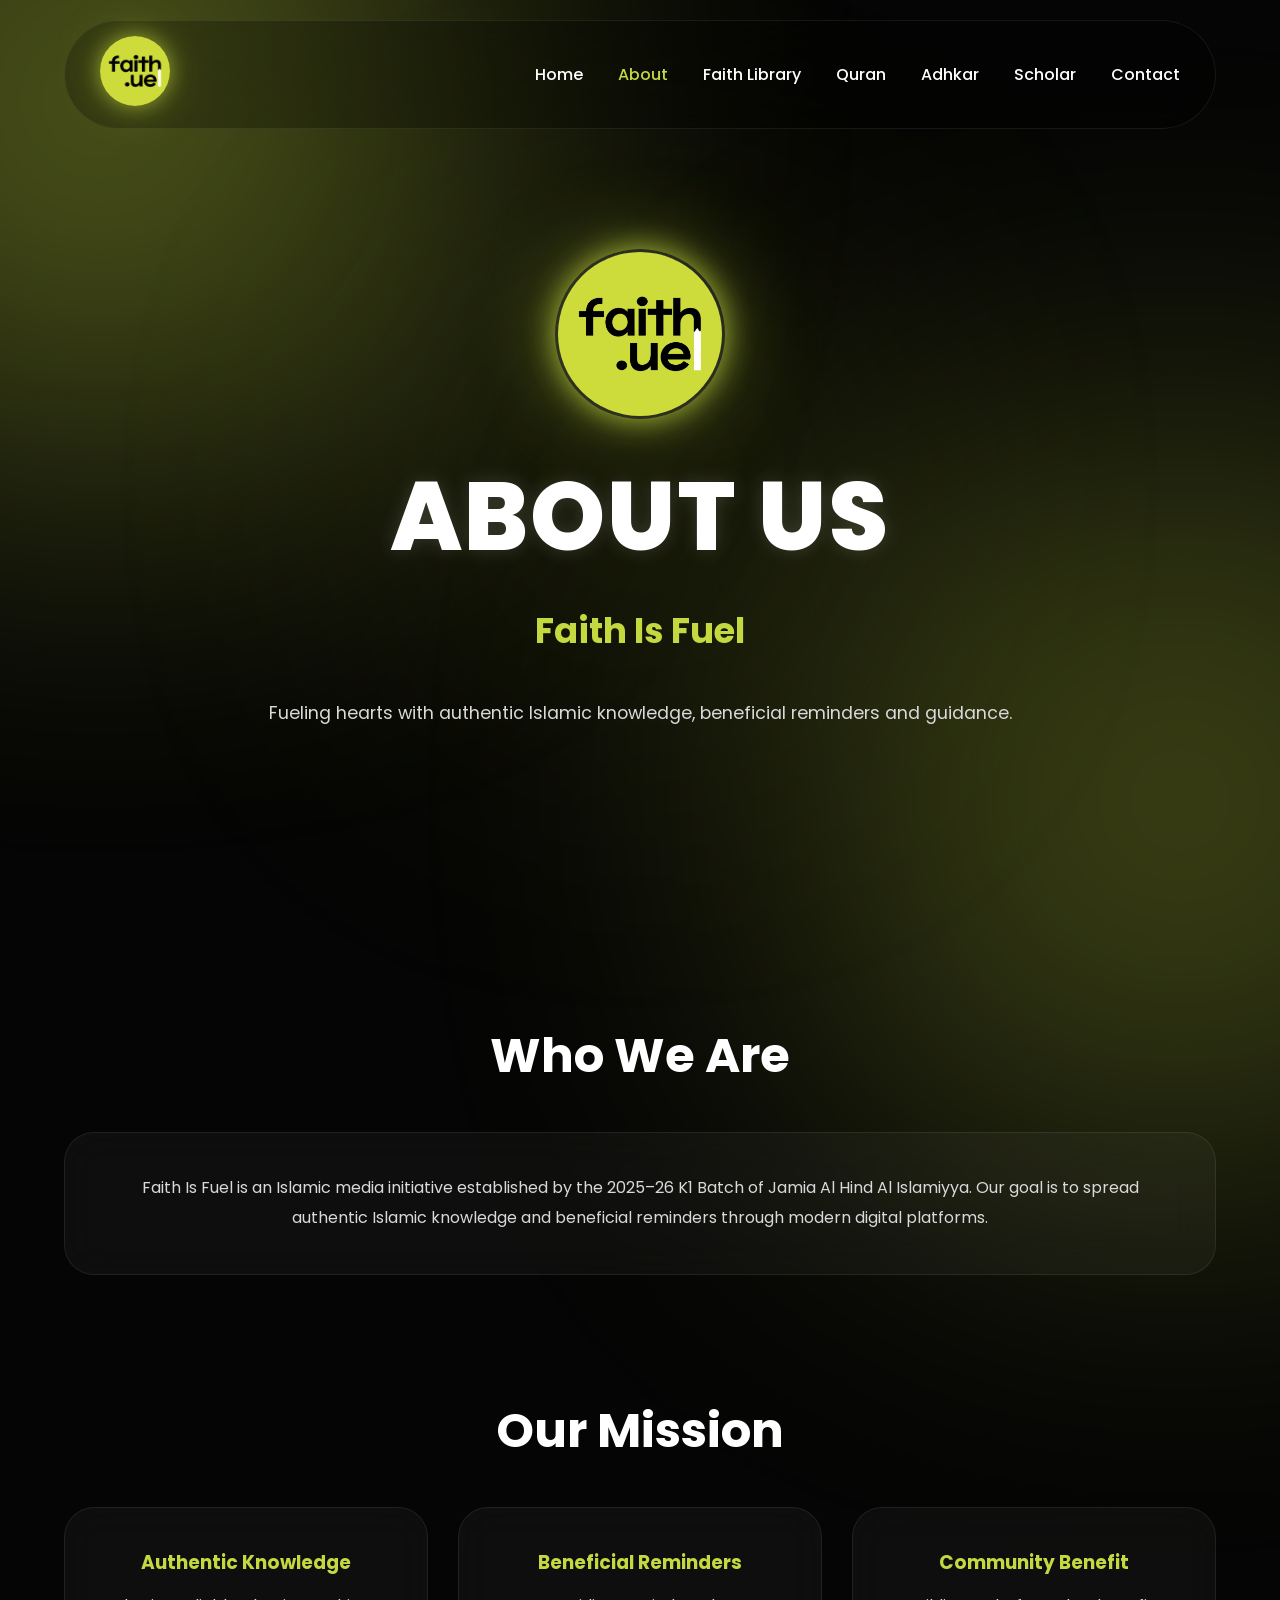
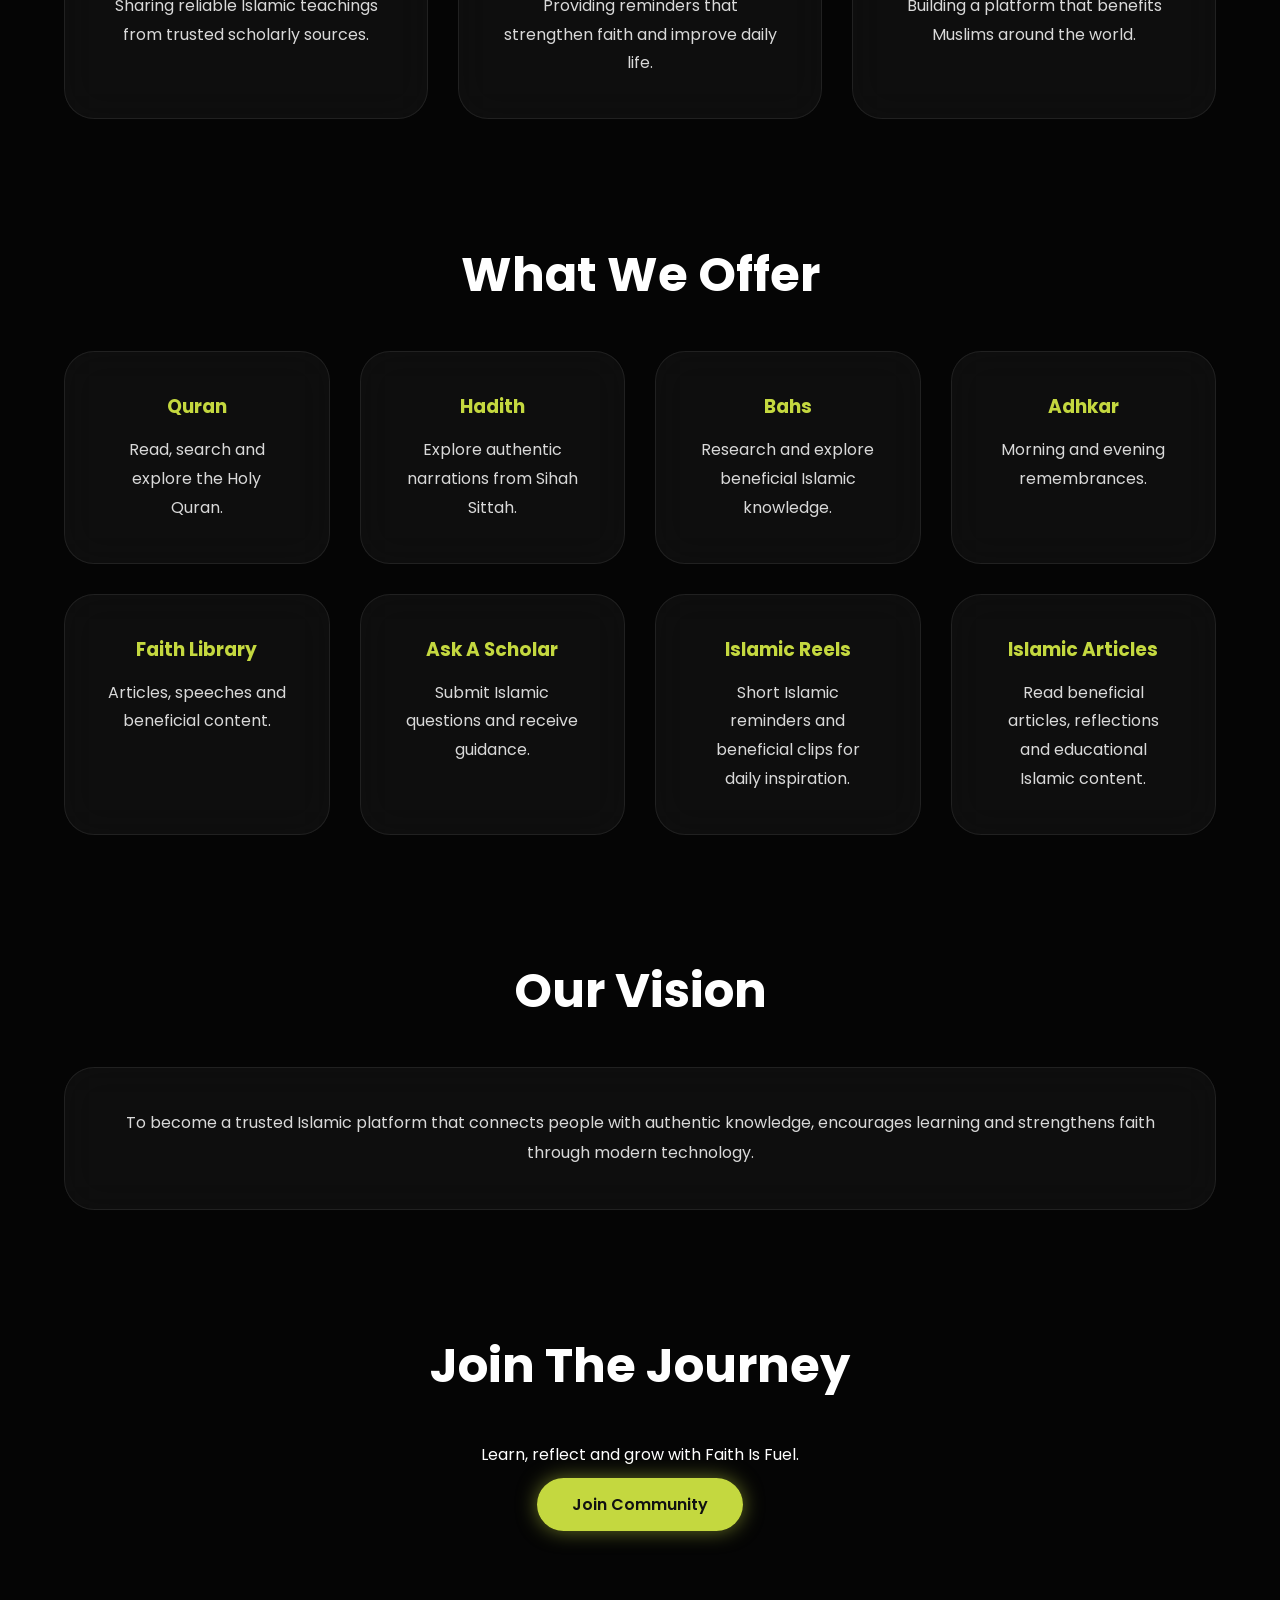
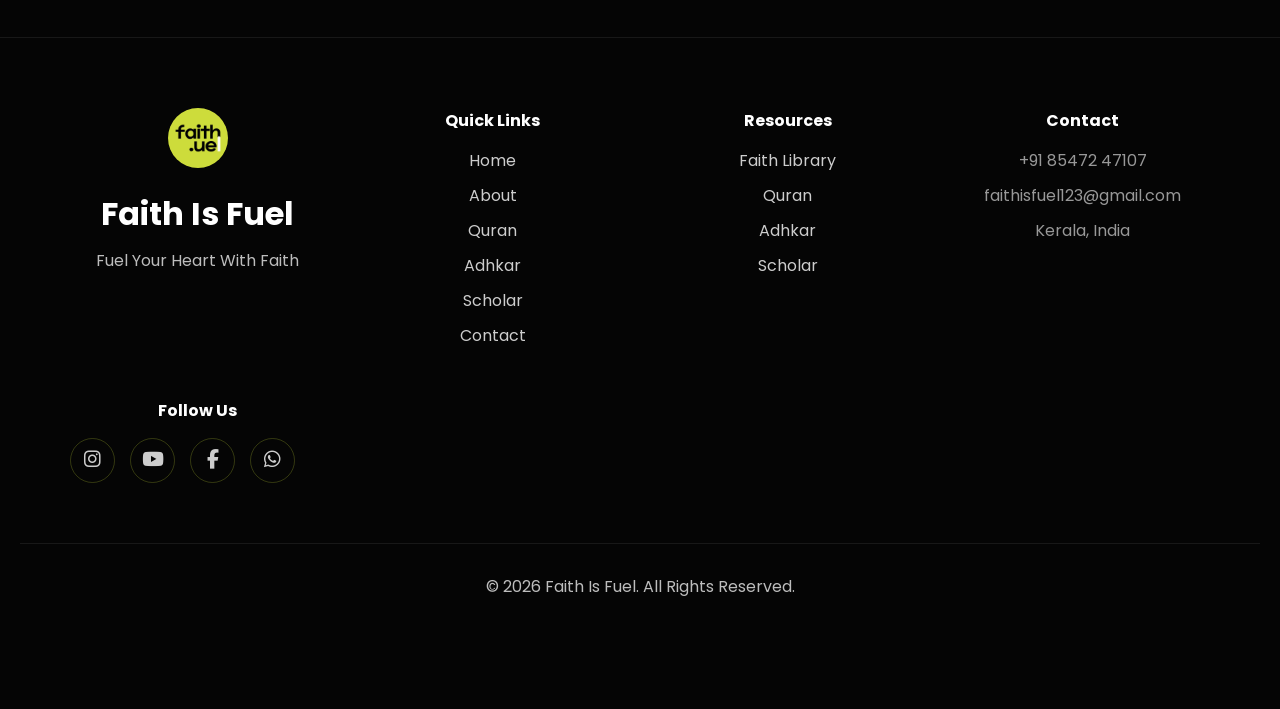
==== commit 591d38ed: "Update about.html" ====
--- a/about.html
+++ b/about.html
@@ -213,29 +213,6 @@
 
 </section>
 
-<!-- COMMUNITY SECTION -->
-<section class="community-section">
-
-    <div class="community-content">
-
-        <h2>Join Our Community</h2>
-
-        <p>
-            Stay connected through our official WhatsApp channel.
-        </p>
-
-        <a href="https://whatsapp.com/channel/0029Vb6B6qiF6smrV6IF2Y0t"
-           target="_blank"
-           class="btn primary-btn">
-
-            Join WhatsApp Channel
-
-        </a>
-
-    </div>
-
-</section>
-
 <!-- FOOTER -->
 <footer class="footer">
 
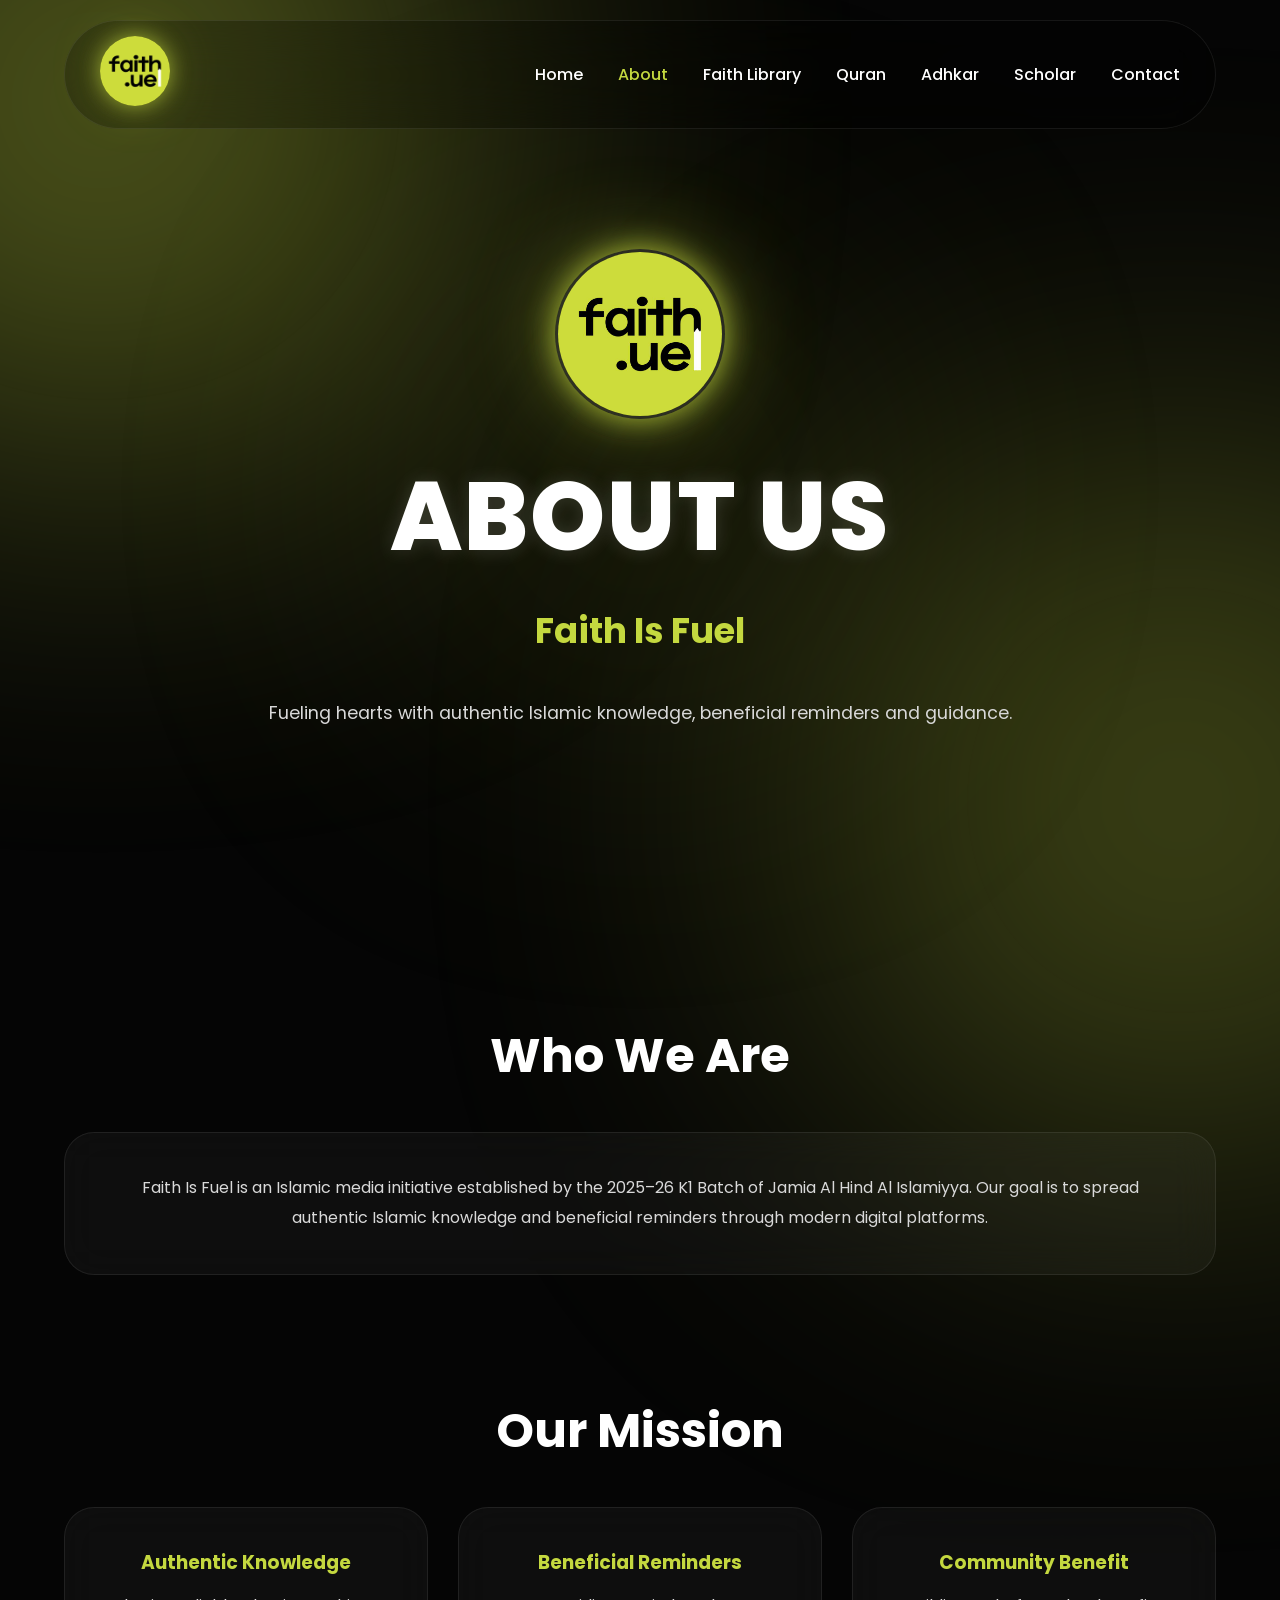
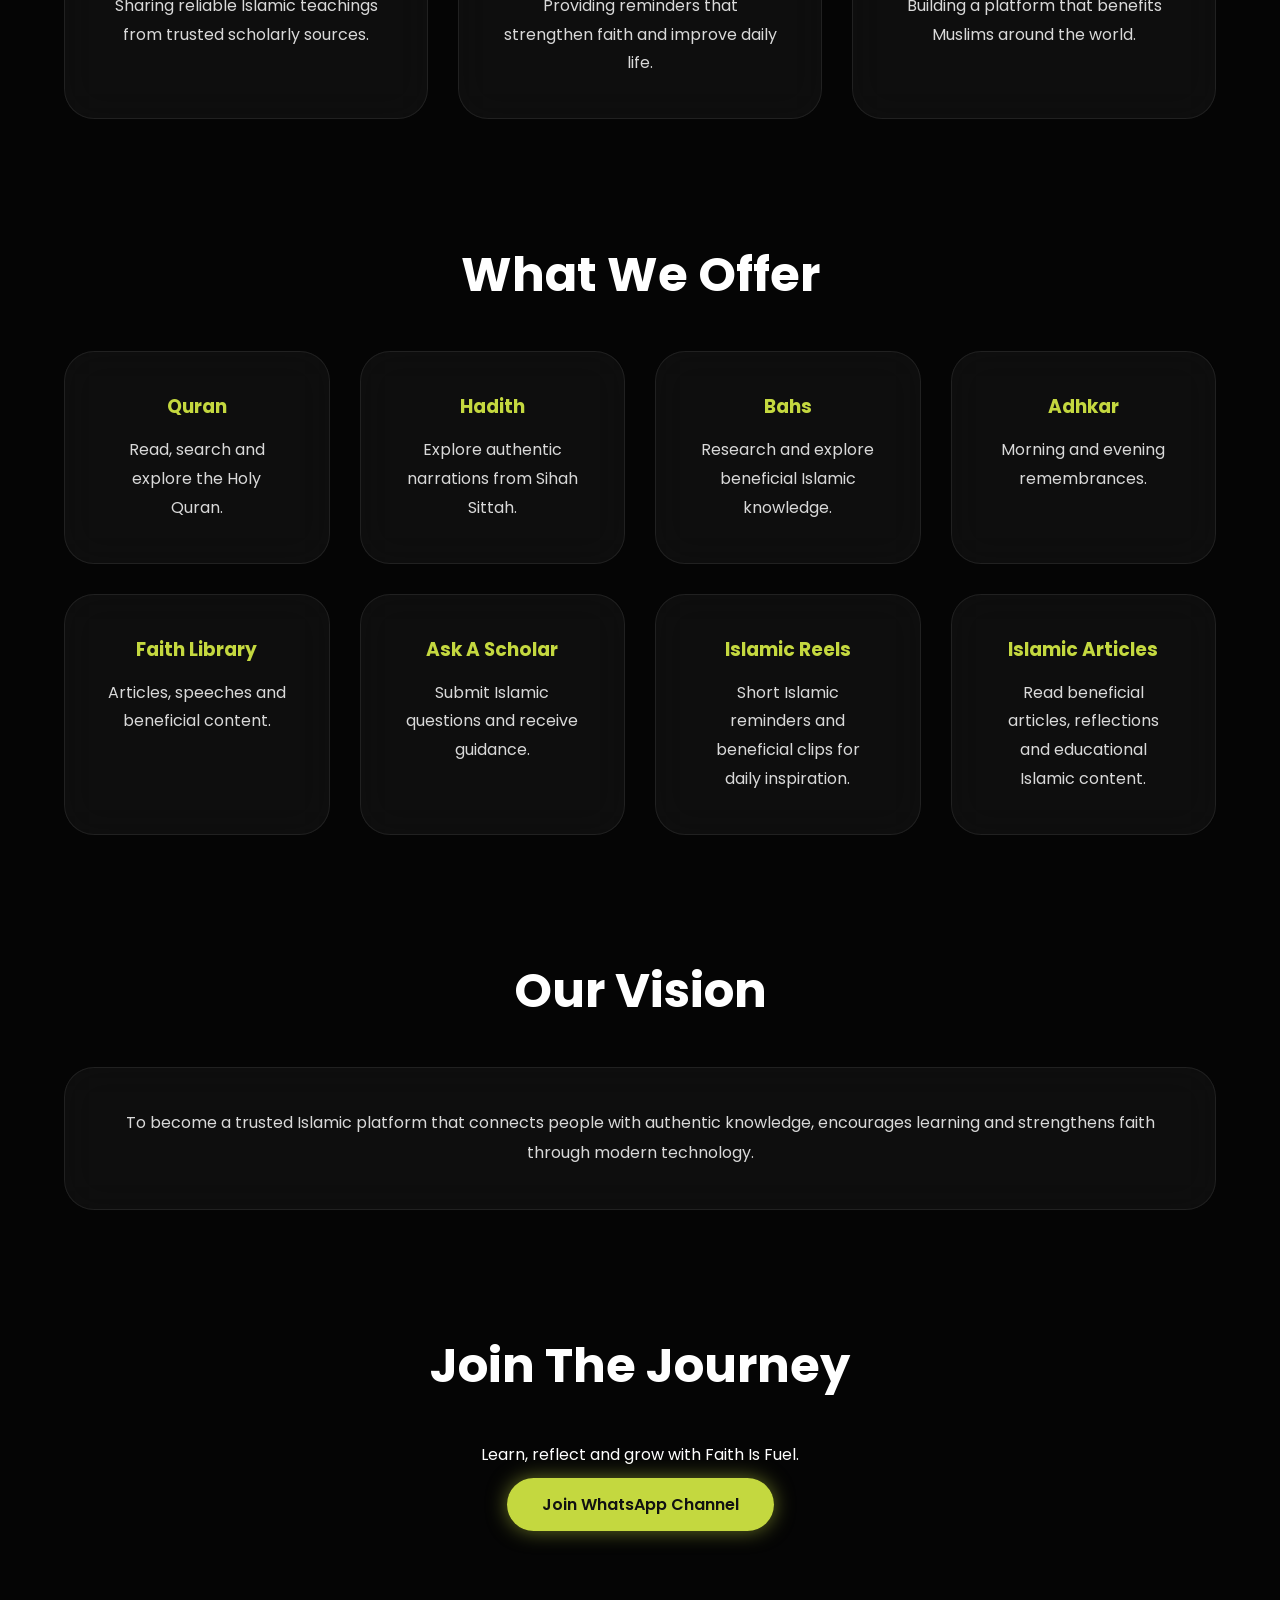
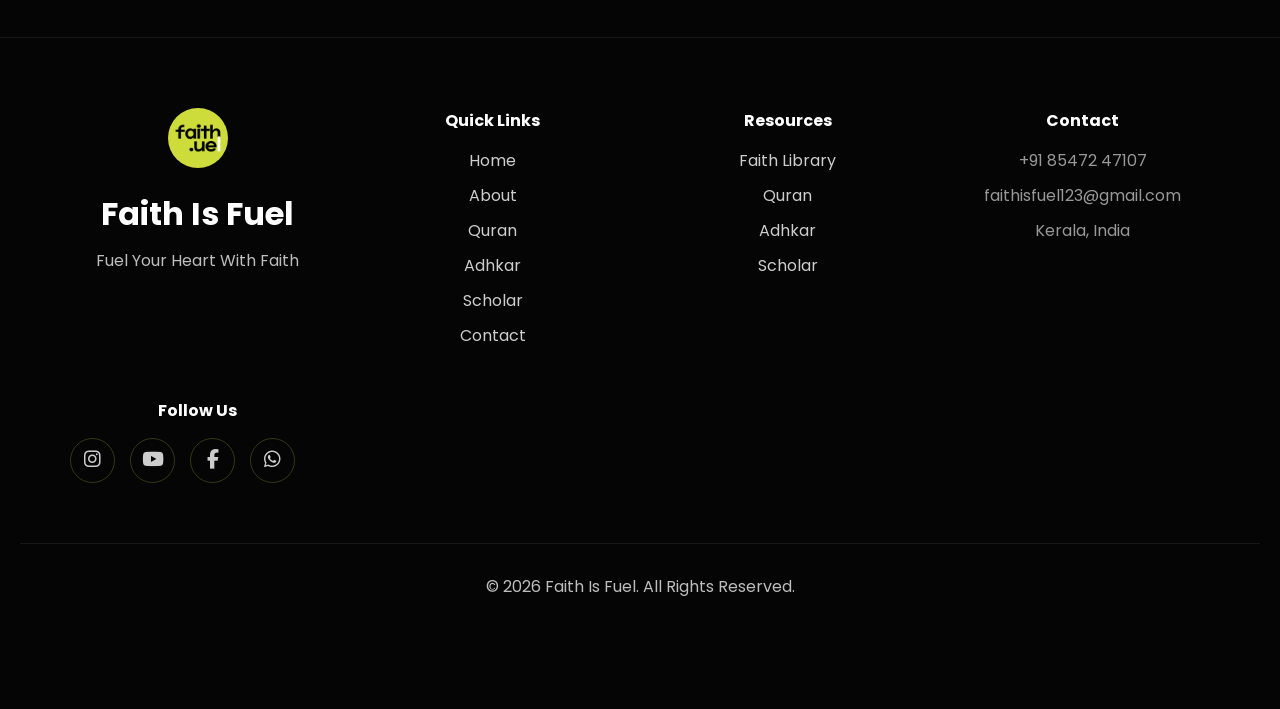
==== commit b0e15850: "Update about.html" ====
--- a/about.html
+++ b/about.html
@@ -205,10 +205,10 @@
 
 <br>
 
-<a href="https://whatsapp.com/channel/0029Vb6B6qiF6smrV6IF2Y0t"
-   target="_blank"
+ <a href="#"
+   onclick="window.open('https://whatsapp.com/channel/0029Vb6B6qiF6smrV6IF2Y0t','_blank'); return false;"
    class="btn primary-btn">
-Join Community
+    Join WhatsApp Channel
 </a>
 
 </section>
--- a/css/style.css
+++ b/css/style.css
@@ -893,6 +893,23 @@
 
 }
 
+.reel-card{
+    height: 420px;
+    display:flex;
+    flex-direction:column;
+    justify-content:space-between;
+}
+
+.reel-card p{
+    overflow: hidden;
+
+    display: -webkit-box;
+    -webkit-box-orient: vertical;
+    -webkit-line-clamp: 4;
+
+    line-height: 1.6;
+    max-height: calc(1.6em * 4);
+}
 .article-modal{
     display:none;
     position:fixed;
